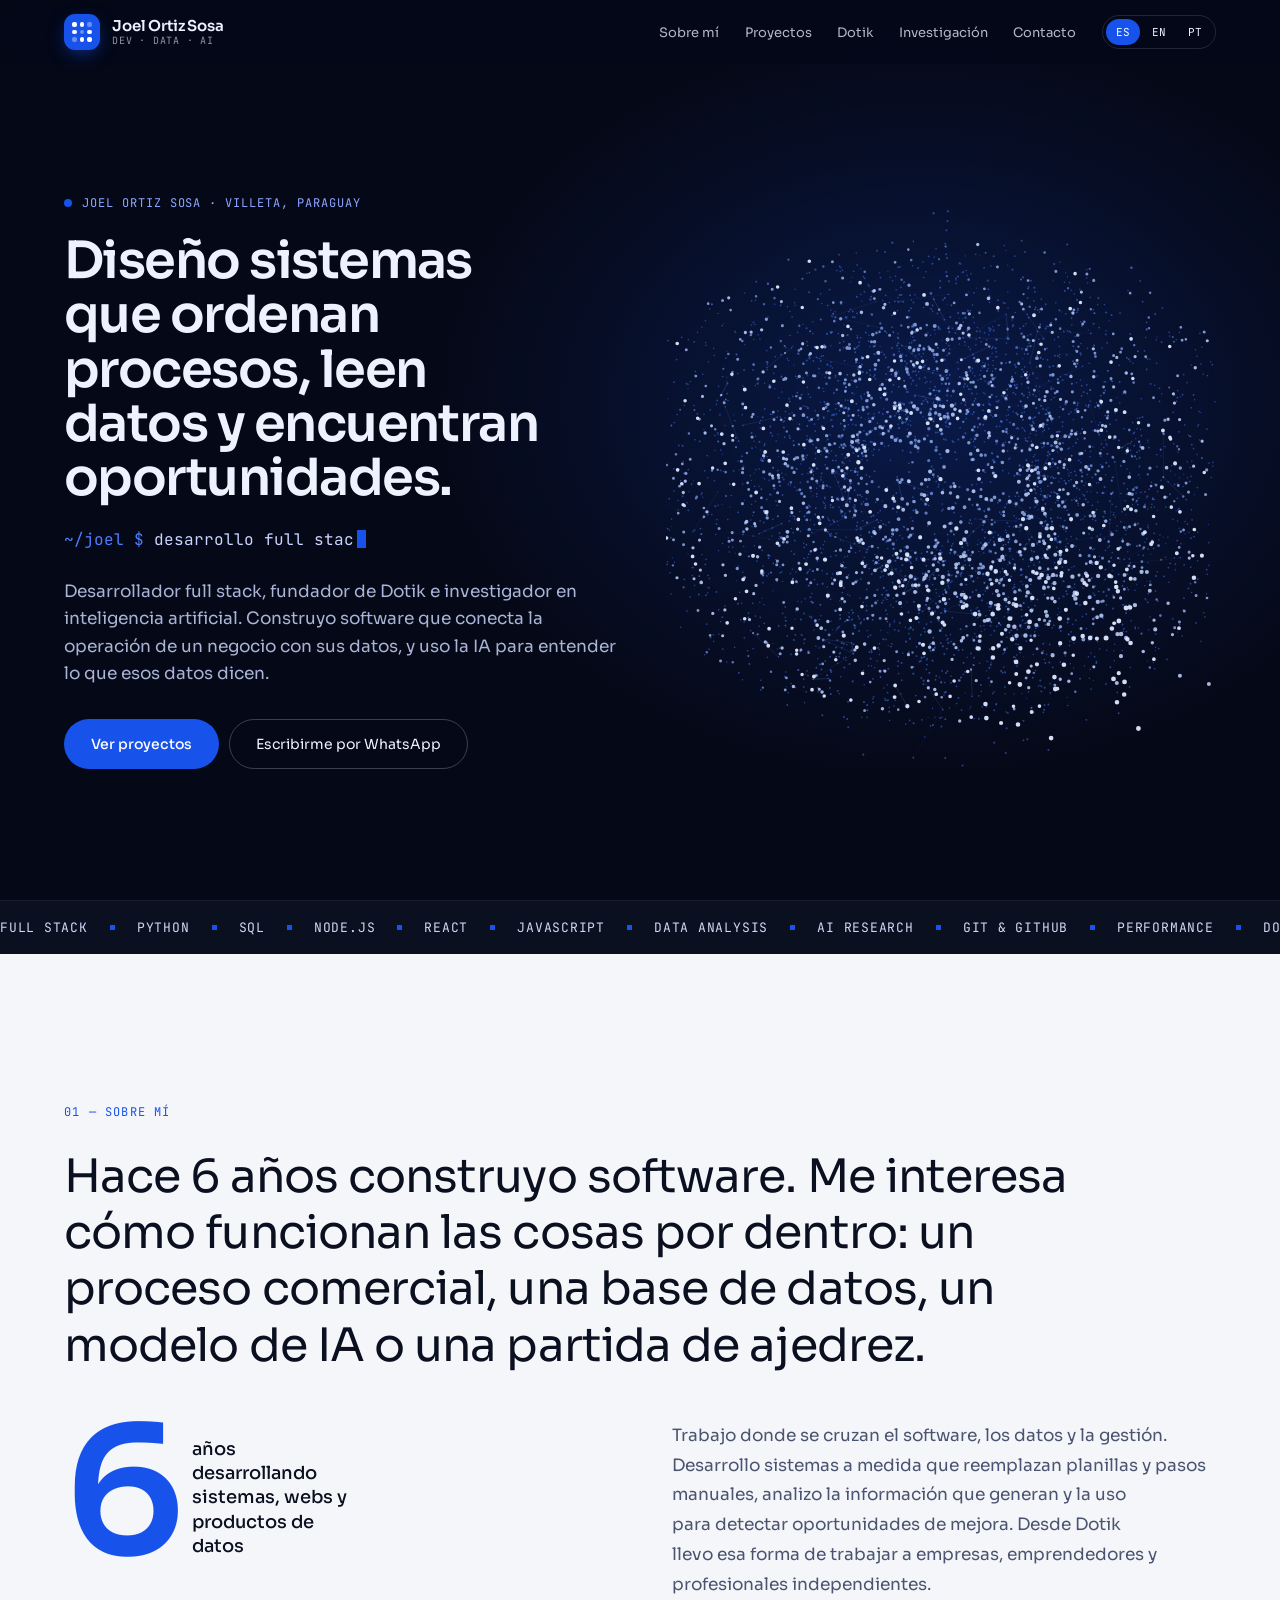
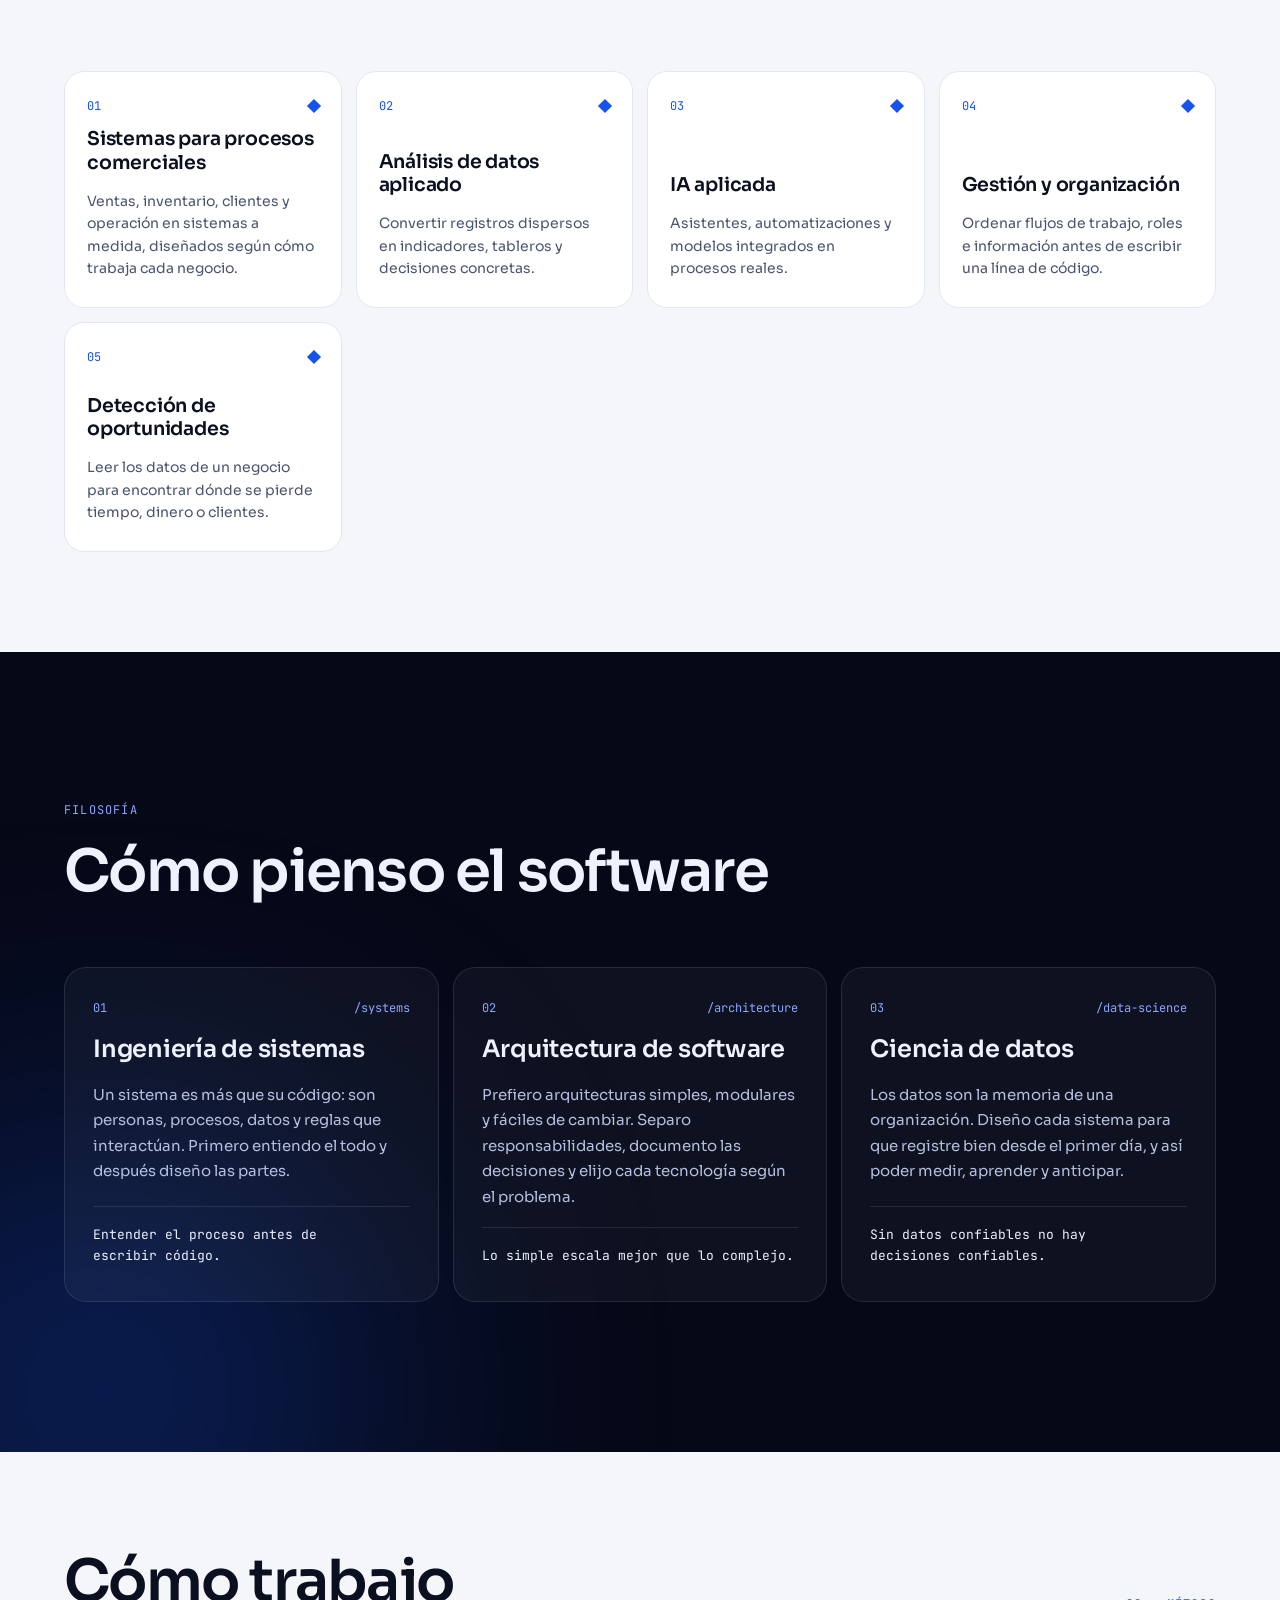
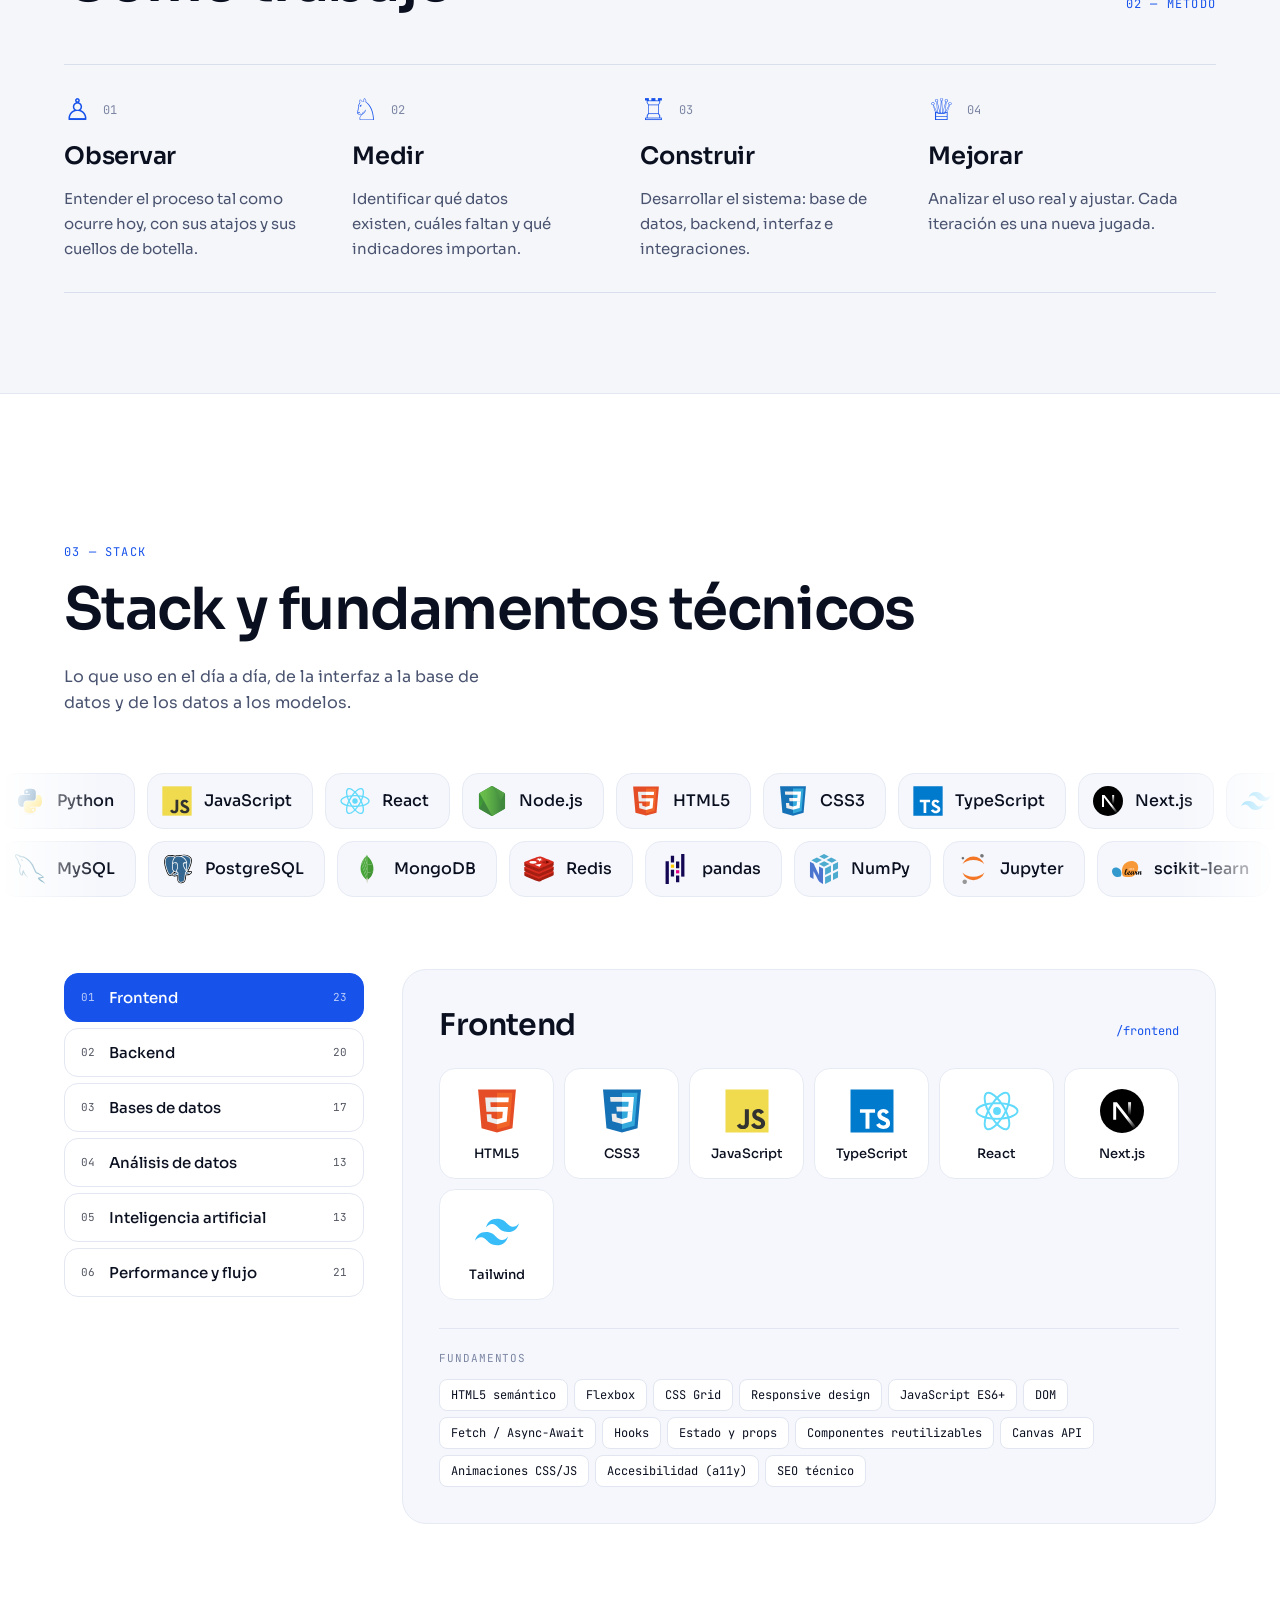
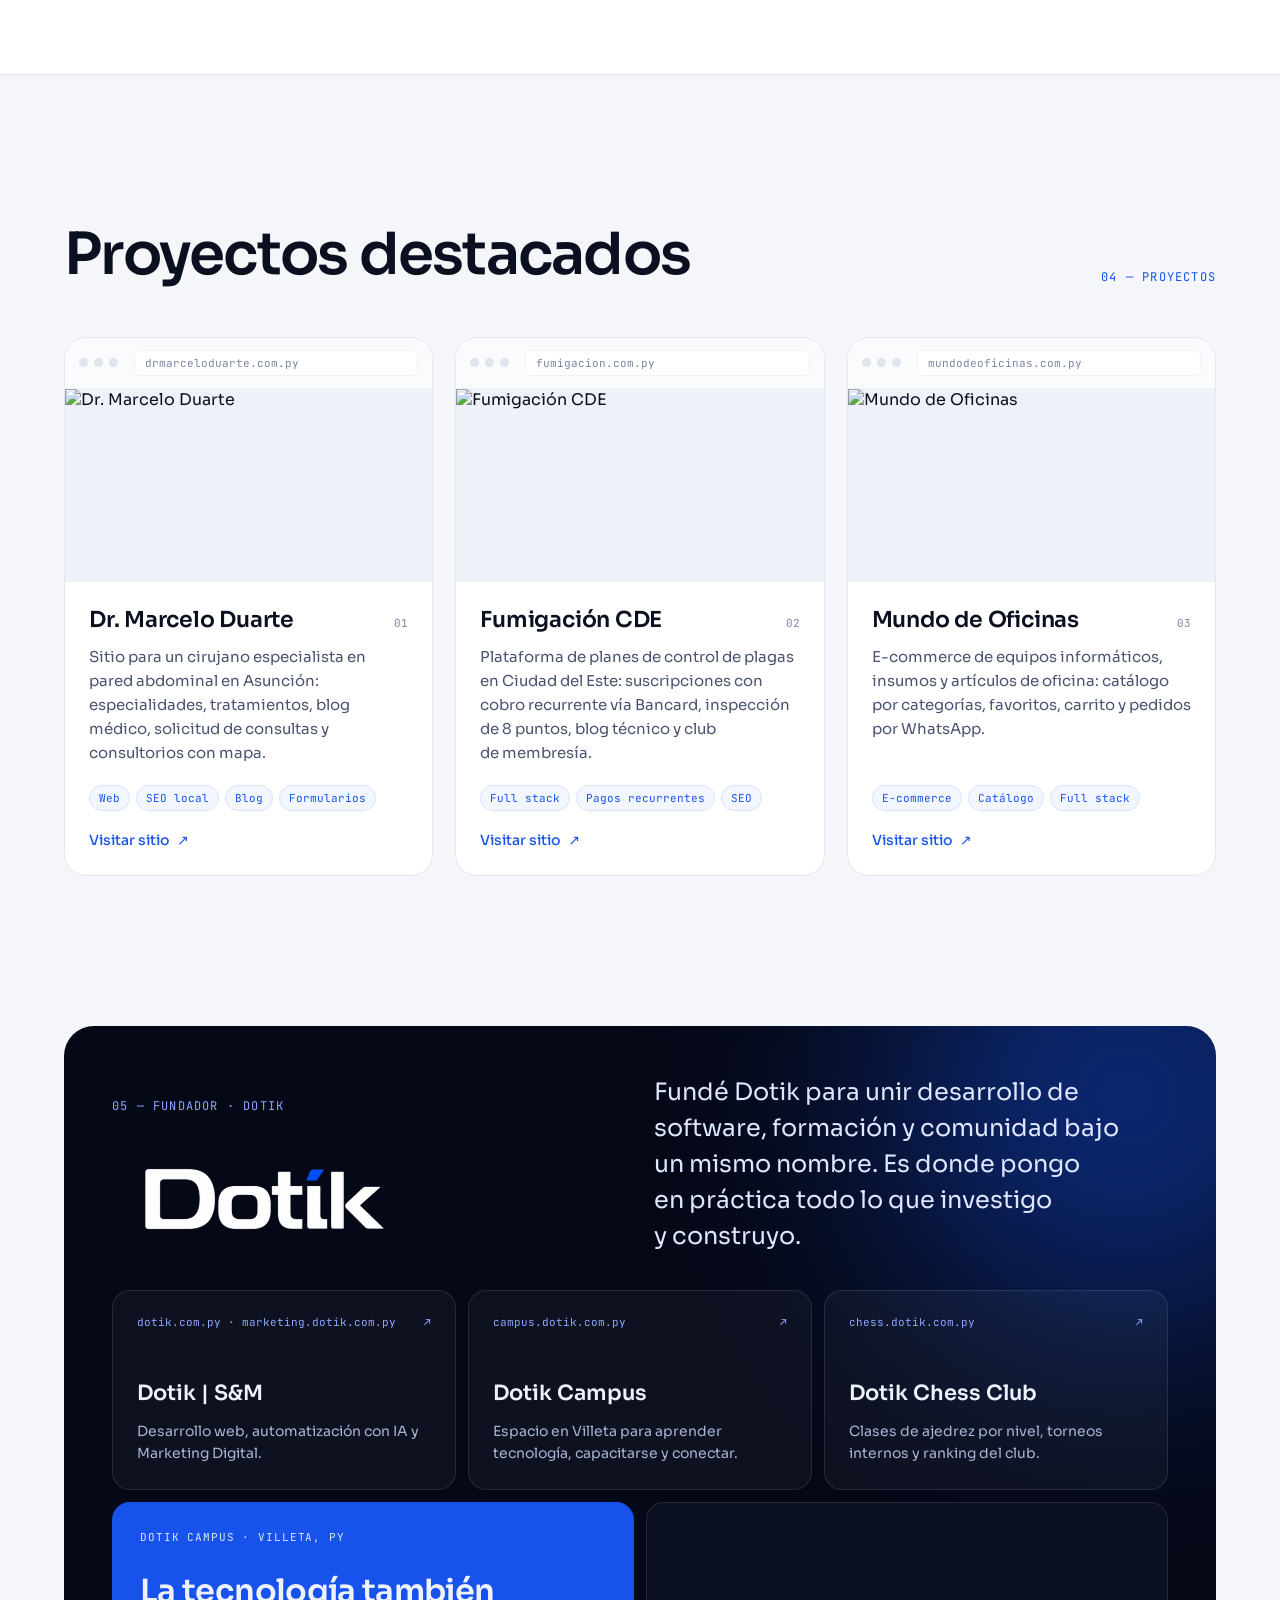
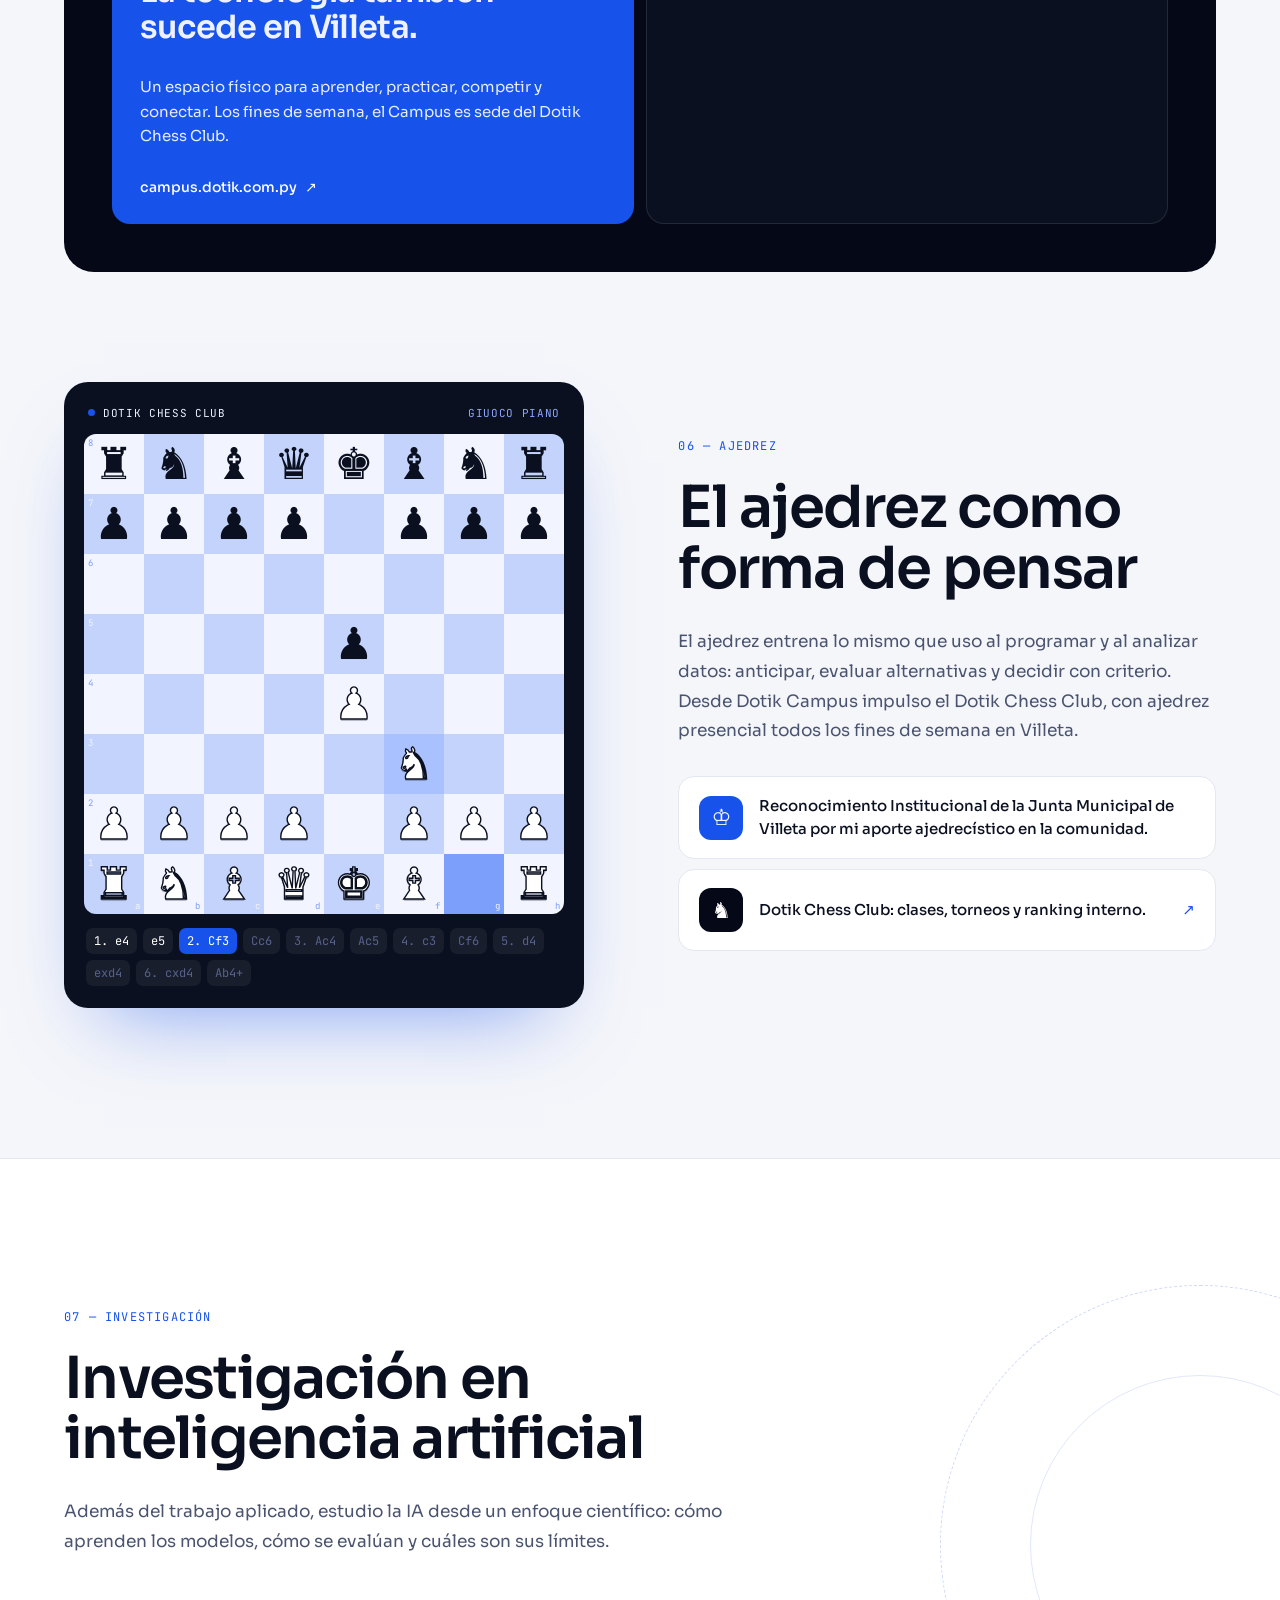
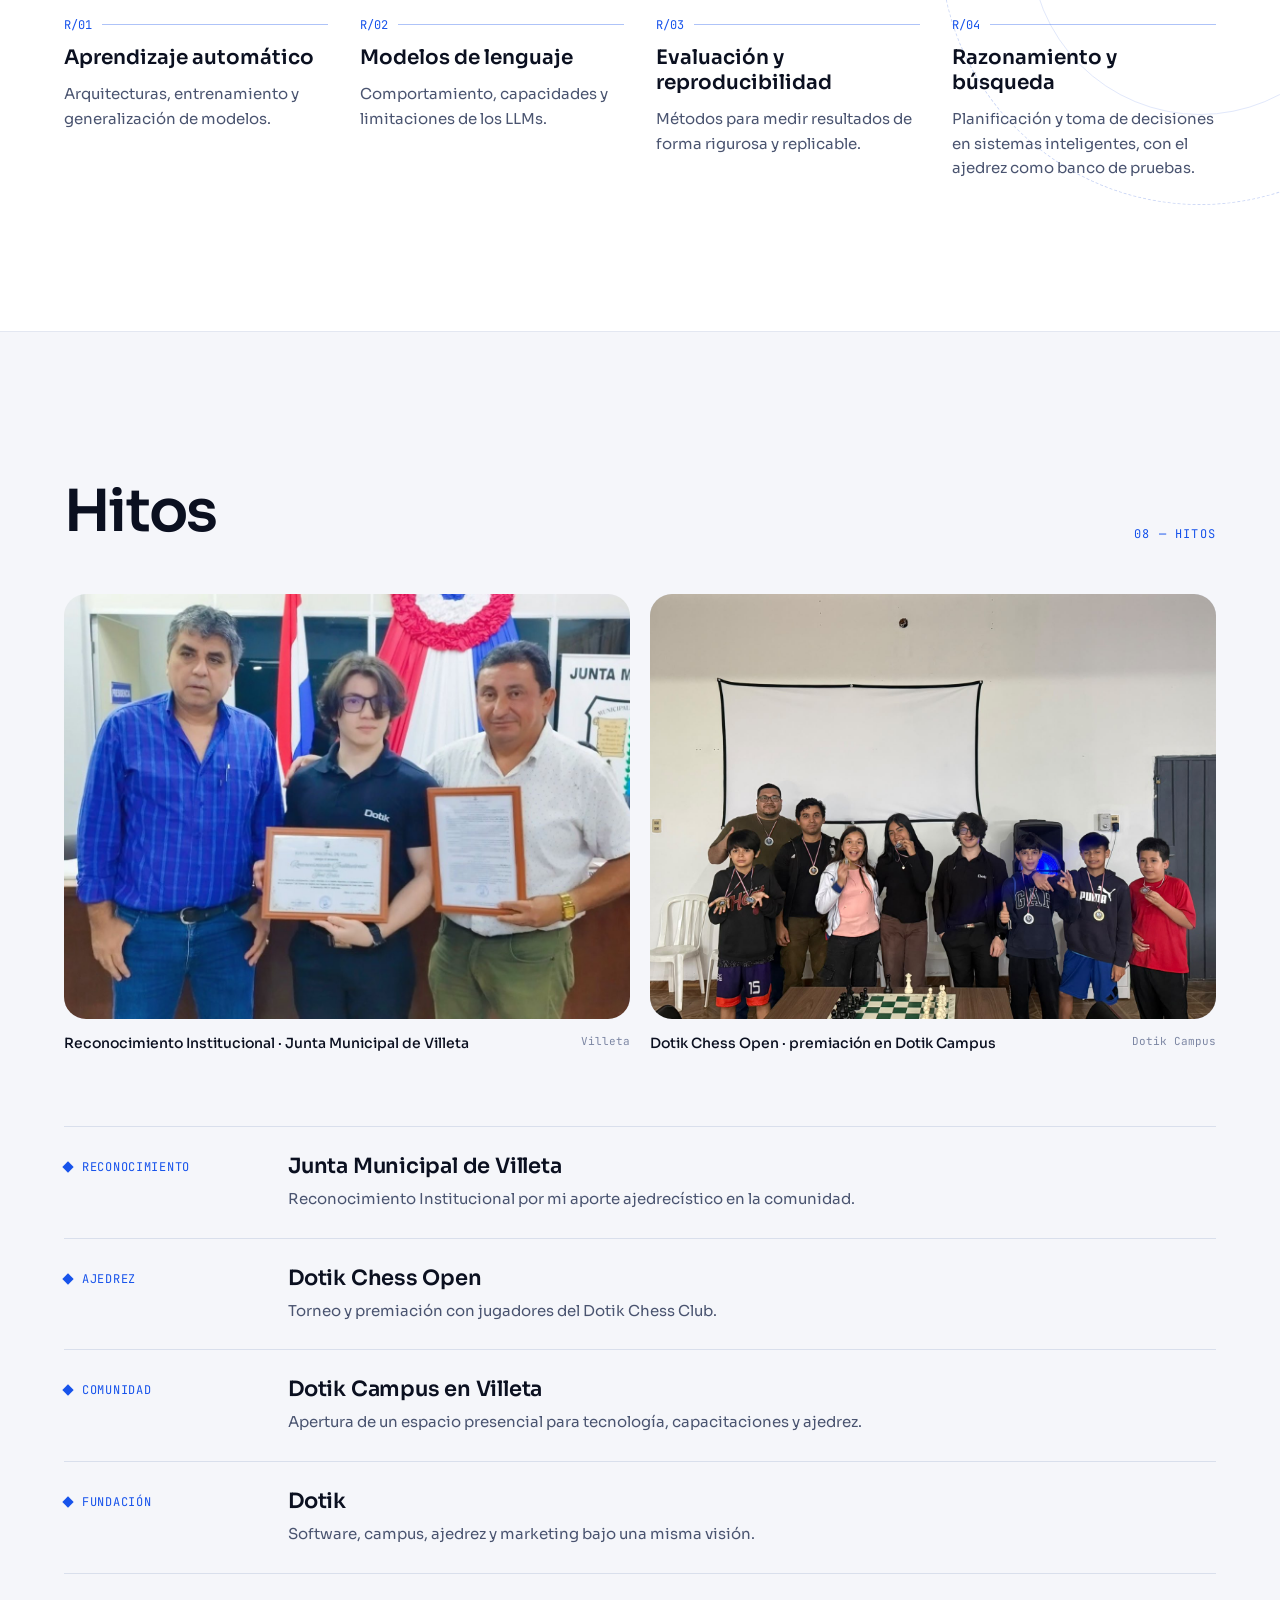
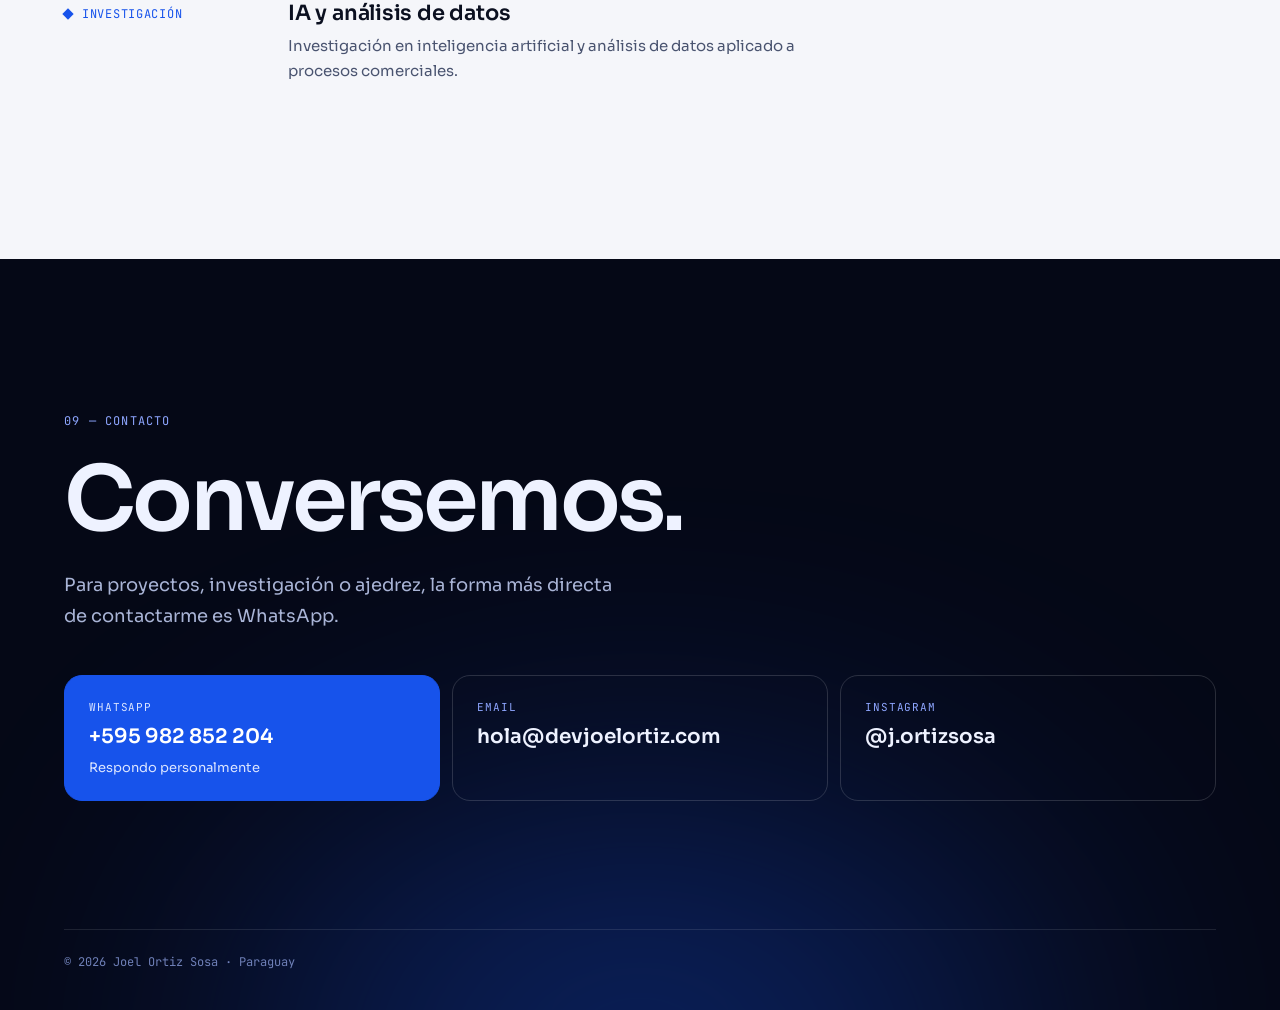
==== index.html @ a1f7e164 "v1.0.0" ====
<!DOCTYPE html>
<html lang="es">
<head>
<meta charset="utf-8">
<meta name="viewport" content="width=device-width, initial-scale=1, viewport-fit=cover">
<title>Joel Ortiz Sosa · Desarrollador full stack y fundador de Dotik</title>
<meta name="description" content="Joel Ortiz Sosa es desarrollador full stack, fundador de Dotik e investigador en IA en Villeta, Paraguay. Sistemas a medida, análisis de datos y ajedrez.">
<meta name="author" content="Joel Ortiz Sosa">
<meta name="robots" content="index, follow, max-image-preview:large, max-snippet:-1, max-video-preview:-1">
<link rel="canonical" href="https://www.devjoelortiz.com/">
<meta name="theme-color" content="#050816">
<meta name="color-scheme" content="light">

<!-- Open Graph (https://ogp.me) -->
<meta property="og:type" content="profile">
<meta property="og:site_name" content="Joel Ortiz Sosa">
<meta property="og:url" content="https://www.devjoelortiz.com/">
<meta property="og:title" content="Joel Ortiz Sosa · Desarrollador full stack y fundador de Dotik">
<meta property="og:description" content="Sistemas que ordenan procesos, leen datos y encuentran oportunidades. Desarrollo full stack, IA aplicada y ajedrez desde Villeta, Paraguay.">
<meta property="og:locale" content="es_PY">
<meta property="og:image" content="https://www.devjoelortiz.com/assets/og-image.jpg">
<meta property="og:image:secure_url" content="https://www.devjoelortiz.com/assets/og-image.jpg">
<meta property="og:image:type" content="image/jpeg">
<meta property="og:image:width" content="1200">
<meta property="og:image:height" content="630">
<meta property="og:image:alt" content="Joel Ortiz Sosa: «Diseño sistemas que ordenan procesos, leen datos y encuentran oportunidades», junto a su retrato hecho de partículas.">
<meta property="profile:first_name" content="Joel">
<meta property="profile:last_name" content="Ortiz Sosa">

<!-- Tarjetas sociales (X / Twitter) -->
<meta name="twitter:card" content="summary_large_image">
<meta name="twitter:title" content="Joel Ortiz Sosa · Desarrollador full stack y fundador de Dotik">
<meta name="twitter:description" content="Sistemas que ordenan procesos, leen datos y encuentran oportunidades. Desarrollo full stack, IA aplicada y ajedrez desde Villeta, Paraguay.">
<meta name="twitter:image" content="https://www.devjoelortiz.com/assets/og-image.jpg">
<meta name="twitter:image:alt" content="Joel Ortiz Sosa: «Diseño sistemas que ordenan procesos, leen datos y encuentran oportunidades», junto a su retrato hecho de partículas.">

<!-- Iconos -->
<link rel="icon" href="favicon.ico" sizes="48x48">
<link rel="icon" href="favicon.svg" type="image/svg+xml">
<link rel="apple-touch-icon" href="apple-touch-icon.png">
<link rel="manifest" href="site.webmanifest">

<link rel="preconnect" href="https://fonts.googleapis.com">
<link rel="preconnect" href="https://fonts.gstatic.com" crossorigin>
<link href="https://fonts.googleapis.com/css2?family=Sora:wght@300;400;500;600;700&family=JetBrains+Mono:wght@400;500&display=swap" rel="stylesheet">
<link rel="stylesheet" href="css/styles.css">
<script type="application/ld+json">
{
  "@context": "https://schema.org",
  "@graph": [
    {
      "@type": "WebSite",
      "@id": "https://www.devjoelortiz.com/#website",
      "url": "https://www.devjoelortiz.com/",
      "name": "Joel Ortiz Sosa",
      "inLanguage": "es",
      "publisher": { "@id": "https://www.devjoelortiz.com/#person" }
    },
    {
      "@type": "ProfilePage",
      "@id": "https://www.devjoelortiz.com/#profilepage",
      "url": "https://www.devjoelortiz.com/",
      "name": "Joel Ortiz Sosa · Desarrollador full stack y fundador de Dotik",
      "description": "Perfil oficial de Joel Ortiz Sosa: desarrollo full stack, análisis de datos, investigación en inteligencia artificial, Dotik y ajedrez.",
      "inLanguage": "es",
      "isPartOf": { "@id": "https://www.devjoelortiz.com/#website" },
      "mainEntity": { "@id": "https://www.devjoelortiz.com/#person" },
      "about": { "@id": "https://www.devjoelortiz.com/#person" },
      "primaryImageOfPage": {
        "@type": "ImageObject",
        "url": "https://www.devjoelortiz.com/assets/og-image.jpg",
        "width": 1200,
        "height": 630
      }
    },
    {
      "@type": "Person",
      "@id": "https://www.devjoelortiz.com/#person",
      "name": "Joel Ortiz Sosa",
      "givenName": "Joel",
      "familyName": "Ortiz Sosa",
      "url": "https://www.devjoelortiz.com/",
      "image": {
        "@type": "ImageObject",
        "url": "https://www.devjoelortiz.com/assets/joel-ortiz-sosa.jpg",
        "width": 360,
        "height": 450,
        "caption": "Joel Ortiz Sosa"
      },
      "description": "Desarrollador full stack, fundador de Dotik e investigador en inteligencia artificial. Construye sistemas a medida que conectan la operación de un negocio con sus datos. Ajedrecista e impulsor del Dotik Chess Club en Villeta, Paraguay.",
      "jobTitle": "Fundador de Dotik y desarrollador full stack",
      "worksFor": { "@id": "https://www.devjoelortiz.com/#dotik" },
      "email": "mailto:hola@devjoelortiz.com",
      "homeLocation": {
        "@type": "Place",
        "address": { "@type": "PostalAddress", "addressLocality": "Villeta", "addressCountry": "PY" }
      },
      "award": "Reconocimiento Institucional de la Junta Municipal de Villeta por su aporte ajedrecístico en la comunidad",
      "knowsAbout": ["Desarrollo full stack", "Arquitectura de software", "Ingeniería de sistemas", "Análisis de datos", "Inteligencia artificial", "Python", "JavaScript", "SQL", "Node.js", "React", "Ajedrez"],
      "knowsLanguage": ["es"],
      "sameAs": ["https://www.instagram.com/j.ortizsosa/"]
    },
    {
      "@type": "Organization",
      "@id": "https://www.devjoelortiz.com/#dotik",
      "name": "Dotik",
      "url": "https://dotik.com.py/",
      "logo": "https://www.devjoelortiz.com/assets/dotik.png",
      "founder": { "@id": "https://www.devjoelortiz.com/#person" }
    }
  ]
}
</script>
<script defer src="js/main.js"></script>
</head>
<body>
<div id="progress" class="progress"></div>

<nav id="nav" class="nav" aria-label="Principal">
  <a href="#top" class="brand" aria-label="Joel Ortiz Sosa, inicio">
    <span class="brand-mark" aria-hidden="true"><i></i><i></i><i class="dim"></i><i></i><i class="dim"></i><i></i><i class="dim"></i><i></i><i></i></span>
    <span class="brand-text"><strong>Joel Ortiz Sosa</strong><small>dev · data · ai</small></span>
  </a>
  <div class="nav-right">
    <div id="navLinks" class="nav-links"><a href="#sobre">Sobre mí</a><a href="#proyectos">Proyectos</a><a href="#dotik">Dotik</a><a href="#investigacion">Investigación</a><a href="#contacto">Contacto</a></div>
    <div class="lang" role="group" aria-label="Idioma"><button type="button" data-lang="es" class="active">ES</button><button type="button" data-lang="en">EN</button><button type="button" data-lang="pt">PT</button></div>
  </div>
  <button id="burger" class="burger" type="button" aria-label="Menú" aria-controls="mobileMenu" aria-expanded="false"><span></span><span></span></button>
</nav>

<div id="mobileMenu" class="mmenu">
  <div class="mmenu-backdrop" aria-hidden="true"></div>
  <div class="mmenu-panel">
    <div id="mobileLinks" class="mmenu-links"><a href="#sobre" style="animation-delay:60ms"><span>01</span>Sobre mí</a><a href="#proyectos" style="animation-delay:110ms"><span>02</span>Proyectos</a><a href="#dotik" style="animation-delay:160ms"><span>03</span>Dotik</a><a href="#ajedrez" style="animation-delay:210ms"><span>04</span>Ajedrez</a><a href="#investigacion" style="animation-delay:260ms"><span>05</span>Investigación</a><a href="#hitos" style="animation-delay:310ms"><span>06</span>Hitos</a><a href="#contacto" style="animation-delay:360ms"><span>07</span>Contacto</a></div>
    <div class="mmenu-foot">
      <div class="mmenu-lang" role="group" aria-label="Idioma"><button type="button" data-lang="es" class="active">ES</button><button type="button" data-lang="en">EN</button><button type="button" data-lang="pt">PT</button></div>
      <a class="js-wa mmenu-wa" href="https://wa.me/595982852204" target="_blank" rel="noopener" data-i18n="ctaWa">Escribirme por WhatsApp</a>
    </div>
  </div>
</div>

<header id="top" class="hero">
  <div class="hero-glow"></div>
  <div class="hero-copy">
    <div class="hero-eyebrow"><span class="pulse"></span><span data-i18n="eyebrow">Joel Ortiz Sosa · Villeta, Paraguay</span></div>
    <h1 data-i18n="h1">Diseño sistemas que ordenan procesos, leen datos y encuentran oportunidades.</h1>
    <div class="hero-term"><span class="prompt">~/joel $ </span><span id="typed"></span><span class="caret"></span></div>
    <p class="hero-lead" data-i18n="lead">Desarrollador full stack, fundador de Dotik e investigador en inteligencia artificial. Construyo software que conecta la operación de un negocio con sus datos, y uso la IA para entender lo que esos datos dicen.</p>
    <div class="hero-ctas">
      <a href="#proyectos" class="btn btn-primary" data-i18n="ctaProjects">Ver proyectos</a>
      <a href="https://wa.me/595982852204" class="btn btn-ghost js-wa" target="_blank" rel="noopener" data-i18n="ctaWa">Escribirme por WhatsApp</a>
    </div>
  </div>
  <div class="hero-canvas"><canvas id="portrait" role="img" aria-label="Retrato de Joel Ortiz Sosa reconstruido con partículas"></canvas></div>
</header>

<div class="ticker" aria-hidden="true"><div class="ticker-track"><div class="tick"><span>Full stack</span><i></i></div><div class="tick"><span>Python</span><i></i></div><div class="tick"><span>SQL</span><i></i></div><div class="tick"><span>Node.js</span><i></i></div><div class="tick"><span>React</span><i></i></div><div class="tick"><span>JavaScript</span><i></i></div><div class="tick"><span>Data analysis</span><i></i></div><div class="tick"><span>AI research</span><i></i></div><div class="tick"><span>Git &amp; GitHub</span><i></i></div><div class="tick"><span>Performance</span><i></i></div><div class="tick"><span>Dotik</span><i></i></div><div class="tick"><span>Chess</span><i></i></div><div class="tick"><span>Full stack</span><i></i></div><div class="tick"><span>Python</span><i></i></div><div class="tick"><span>SQL</span><i></i></div><div class="tick"><span>Node.js</span><i></i></div><div class="tick"><span>React</span><i></i></div><div class="tick"><span>JavaScript</span><i></i></div><div class="tick"><span>Data analysis</span><i></i></div><div class="tick"><span>AI research</span><i></i></div><div class="tick"><span>Git &amp; GitHub</span><i></i></div><div class="tick"><span>Performance</span><i></i></div><div class="tick"><span>Dotik</span><i></i></div><div class="tick"><span>Chess</span><i></i></div></div></div>

<main>
<section id="sobre" class="section wrap">
  <h2 class="eyebrow reveal">01 — <span data-i18n="navAbout">Sobre mí</span></h2>
  <p class="about-big reveal" data-i18n="aboutBig">Hace 6 años construyo software. Me interesa cómo funcionan las cosas por dentro: un proceso comercial, una base de datos, un modelo de IA o una partida de ajedrez.</p>
  <div class="about-grid">
    <div class="years reveal"><span class="years-n">6</span><span class="years-l" data-i18n="yearsLabel">años desarrollando sistemas, webs y productos de datos</span></div>
    <p class="body-text reveal" data-i18n="aboutSmall">Trabajo donde se cruzan el software, los datos y la gestión. Desarrollo sistemas a medida que reemplazan planillas y pasos manuales, analizo la información que generan y la uso para detectar oportunidades de mejora. Desde Dotik llevo esa forma de trabajar a empresas, emprendedores y profesionales independientes.</p>
  </div>
  <div id="strengths" class="strengths"><article class="strength reveal"><div class="strength-top"><span>01</span><i></i></div><h3>Sistemas para procesos comerciales</h3><p>Ventas, inventario, clientes y operación en sistemas a medida, diseñados según cómo trabaja cada negocio.</p></article><article class="strength reveal"><div class="strength-top"><span>02</span><i></i></div><h3>Análisis de datos aplicado</h3><p>Convertir registros dispersos en indicadores, tableros y decisiones concretas.</p></article><article class="strength reveal"><div class="strength-top"><span>03</span><i></i></div><h3>IA aplicada</h3><p>Asistentes, automatizaciones y modelos integrados en procesos reales.</p></article><article class="strength reveal"><div class="strength-top"><span>04</span><i></i></div><h3>Gestión y organización</h3><p>Ordenar flujos de trabajo, roles e información antes de escribir una línea de código.</p></article><article class="strength reveal"><div class="strength-top"><span>05</span><i></i></div><h3>Detección de oportunidades</h3><p>Leer los datos de un negocio para encontrar dónde se pierde tiempo, dinero o clientes.</p></article></div>
</section>

<section id="filosofia" class="philo-sec">
  <div class="blob blob-left"></div>
  <div class="wrap rel">
    <div class="eyebrow light reveal" data-i18n="philoLabel">Filosofía</div>
    <h2 class="h2 reveal" data-i18n="philoTitle">Cómo pienso el software</h2>
    <div id="philo" class="philo-grid"><article class="philo reveal"><div class="philo-top"><span>01</span><span>/systems</span></div><h3>Ingeniería de sistemas</h3><p>Un sistema es más que su código: son personas, procesos, datos y reglas que interactúan. Primero entiendo el todo y después diseño las partes.</p><p class="philo-rule">Entender el proceso antes de escribir código.</p></article><article class="philo reveal"><div class="philo-top"><span>02</span><span>/architecture</span></div><h3>Arquitectura de software</h3><p>Prefiero arquitecturas simples, modulares y fáciles de cambiar. Separo responsabilidades, documento las decisiones y elijo cada tecnología según el problema.</p><p class="philo-rule">Lo simple escala mejor que lo complejo.</p></article><article class="philo reveal"><div class="philo-top"><span>03</span><span>/data-science</span></div><h3>Ciencia de datos</h3><p>Los datos son la memoria de una organización. Diseño cada sistema para que registre bien desde el primer día, y así poder medir, aprender y anticipar.</p><p class="philo-rule">Sin datos confiables no hay decisiones confiables.</p></article></div>
  </div>
</section>

<section class="section-sm wrap">
  <div class="sec-head reveal"><h2 class="h2" data-i18n="methodTitle">Cómo trabajo</h2><div class="eyebrow">02 — <span data-i18n="methodLabel">Método</span></div></div>
  <div id="method" class="method-grid"><article class="method reveal"><div class="method-top"><span class="method-piece">♙</span><span>01</span></div><h3>Observar</h3><p>Entender el proceso tal como ocurre hoy, con sus atajos y sus cuellos de botella.</p></article><article class="method reveal"><div class="method-top"><span class="method-piece">♘</span><span>02</span></div><h3>Medir</h3><p>Identificar qué datos existen, cuáles faltan y qué indicadores importan.</p></article><article class="method reveal"><div class="method-top"><span class="method-piece">♖</span><span>03</span></div><h3>Construir</h3><p>Desarrollar el sistema: base de datos, backend, interfaz e integraciones.</p></article><article class="method reveal"><div class="method-top"><span class="method-piece">♕</span><span>04</span></div><h3>Mejorar</h3><p>Analizar el uso real y ajustar. Cada iteración es una nueva jugada.</p></article></div>
</section>

<section id="stack" class="stack-sec">
  <div class="wrap pad stack-head">
    <div class="reveal"><div class="eyebrow">03 — Stack</div><h2 class="h2" data-i18n="stackTitle">Stack y fundamentos técnicos</h2></div>
    <p class="stack-lead reveal" data-i18n="stackLead">Lo que uso en el día a día, de la interfaz a la base de datos y de los datos a los modelos.</p>
  </div>
  <div class="logo-rows" aria-hidden="true">
    <div class="logo-row"><div class="logo-chip"><img src="assets/tech/python.svg" alt="" width="30" height="30"><span>Python</span></div><div class="logo-chip"><img src="assets/tech/javascript.svg" alt="" width="30" height="30"><span>JavaScript</span></div><div class="logo-chip"><img src="assets/tech/react.svg" alt="" width="30" height="30"><span>React</span></div><div class="logo-chip"><img src="assets/tech/nodejs.svg" alt="" width="30" height="30"><span>Node.js</span></div><div class="logo-chip"><img src="assets/tech/html5.svg" alt="" width="30" height="30"><span>HTML5</span></div><div class="logo-chip"><img src="assets/tech/css3.svg" alt="" width="30" height="30"><span>CSS3</span></div><div class="logo-chip"><img src="assets/tech/typescript.svg" alt="" width="30" height="30"><span>TypeScript</span></div><div class="logo-chip"><img src="assets/tech/nextjs.svg" alt="" width="30" height="30"><span>Next.js</span></div><div class="logo-chip"><img src="assets/tech/tailwind.svg" alt="" width="30" height="30"><span>Tailwind</span></div><div class="logo-chip"><img src="assets/tech/express.svg" alt="" width="30" height="30"><span>Express</span></div><div class="logo-chip"><img src="assets/tech/django.svg" alt="" width="30" height="30"><span>Django</span></div><div class="logo-chip"><img src="assets/tech/fastapi.svg" alt="" width="30" height="30"><span>FastAPI</span></div><div class="logo-chip"><img src="assets/tech/python.svg" alt="" width="30" height="30"><span>Python</span></div><div class="logo-chip"><img src="assets/tech/javascript.svg" alt="" width="30" height="30"><span>JavaScript</span></div><div class="logo-chip"><img src="assets/tech/react.svg" alt="" width="30" height="30"><span>React</span></div><div class="logo-chip"><img src="assets/tech/nodejs.svg" alt="" width="30" height="30"><span>Node.js</span></div><div class="logo-chip"><img src="assets/tech/html5.svg" alt="" width="30" height="30"><span>HTML5</span></div><div class="logo-chip"><img src="assets/tech/css3.svg" alt="" width="30" height="30"><span>CSS3</span></div><div class="logo-chip"><img src="assets/tech/typescript.svg" alt="" width="30" height="30"><span>TypeScript</span></div><div class="logo-chip"><img src="assets/tech/nextjs.svg" alt="" width="30" height="30"><span>Next.js</span></div><div class="logo-chip"><img src="assets/tech/tailwind.svg" alt="" width="30" height="30"><span>Tailwind</span></div><div class="logo-chip"><img src="assets/tech/express.svg" alt="" width="30" height="30"><span>Express</span></div><div class="logo-chip"><img src="assets/tech/django.svg" alt="" width="30" height="30"><span>Django</span></div><div class="logo-chip"><img src="assets/tech/fastapi.svg" alt="" width="30" height="30"><span>FastAPI</span></div></div>
    <div class="logo-row rev"><div class="logo-chip"><img src="assets/tech/mysql.svg" alt="" width="30" height="30"><span>MySQL</span></div><div class="logo-chip"><img src="assets/tech/postgresql.svg" alt="" width="30" height="30"><span>PostgreSQL</span></div><div class="logo-chip"><img src="assets/tech/mongodb.svg" alt="" width="30" height="30"><span>MongoDB</span></div><div class="logo-chip"><img src="assets/tech/redis.svg" alt="" width="30" height="30"><span>Redis</span></div><div class="logo-chip"><img src="assets/tech/pandas.svg" alt="" width="30" height="30"><span>pandas</span></div><div class="logo-chip"><img src="assets/tech/numpy.svg" alt="" width="30" height="30"><span>NumPy</span></div><div class="logo-chip"><img src="assets/tech/jupyter.svg" alt="" width="30" height="30"><span>Jupyter</span></div><div class="logo-chip"><img src="assets/tech/scikit.svg" alt="" width="30" height="30"><span>scikit-learn</span></div><div class="logo-chip"><img src="assets/tech/tensorflow.svg" alt="" width="30" height="30"><span>TensorFlow</span></div><div class="logo-chip"><img src="assets/tech/pytorch.svg" alt="" width="30" height="30"><span>PyTorch</span></div><div class="logo-chip"><img src="assets/tech/git.svg" alt="" width="30" height="30"><span>Git</span></div><div class="logo-chip"><img src="assets/tech/github.svg" alt="" width="30" height="30"><span>GitHub</span></div><div class="logo-chip"><img src="assets/tech/docker.svg" alt="" width="30" height="30"><span>Docker</span></div><div class="logo-chip"><img src="assets/tech/linux.svg" alt="" width="30" height="30"><span>Linux</span></div><div class="logo-chip"><img src="assets/tech/mysql.svg" alt="" width="30" height="30"><span>MySQL</span></div><div class="logo-chip"><img src="assets/tech/postgresql.svg" alt="" width="30" height="30"><span>PostgreSQL</span></div><div class="logo-chip"><img src="assets/tech/mongodb.svg" alt="" width="30" height="30"><span>MongoDB</span></div><div class="logo-chip"><img src="assets/tech/redis.svg" alt="" width="30" height="30"><span>Redis</span></div><div class="logo-chip"><img src="assets/tech/pandas.svg" alt="" width="30" height="30"><span>pandas</span></div><div class="logo-chip"><img src="assets/tech/numpy.svg" alt="" width="30" height="30"><span>NumPy</span></div><div class="logo-chip"><img src="assets/tech/jupyter.svg" alt="" width="30" height="30"><span>Jupyter</span></div><div class="logo-chip"><img src="assets/tech/scikit.svg" alt="" width="30" height="30"><span>scikit-learn</span></div><div class="logo-chip"><img src="assets/tech/tensorflow.svg" alt="" width="30" height="30"><span>TensorFlow</span></div><div class="logo-chip"><img src="assets/tech/pytorch.svg" alt="" width="30" height="30"><span>PyTorch</span></div><div class="logo-chip"><img src="assets/tech/git.svg" alt="" width="30" height="30"><span>Git</span></div><div class="logo-chip"><img src="assets/tech/github.svg" alt="" width="30" height="30"><span>GitHub</span></div><div class="logo-chip"><img src="assets/tech/docker.svg" alt="" width="30" height="30"><span>Docker</span></div><div class="logo-chip"><img src="assets/tech/linux.svg" alt="" width="30" height="30"><span>Linux</span></div></div>
  </div>
  <div class="wrap pad stack-layout">
    <div id="stackTabs" class="stack-tabs reveal" role="tablist"><button type="button" class="stack-tab active" data-tab="0" role="tab" aria-selected="true"><span class="mono">01</span><span class="stack-tab-name">Frontend</span><span class="mono">23</span></button><button type="button" class="stack-tab" data-tab="1" role="tab" aria-selected="false"><span class="mono">02</span><span class="stack-tab-name">Backend</span><span class="mono">20</span></button><button type="button" class="stack-tab" data-tab="2" role="tab" aria-selected="false"><span class="mono">03</span><span class="stack-tab-name">Bases de datos</span><span class="mono">17</span></button><button type="button" class="stack-tab" data-tab="3" role="tab" aria-selected="false"><span class="mono">04</span><span class="stack-tab-name">Análisis de datos</span><span class="mono">13</span></button><button type="button" class="stack-tab" data-tab="4" role="tab" aria-selected="false"><span class="mono">05</span><span class="stack-tab-name">Inteligencia artificial</span><span class="mono">13</span></button><button type="button" class="stack-tab" data-tab="5" role="tab" aria-selected="false"><span class="mono">06</span><span class="stack-tab-name">Performance y flujo</span><span class="mono">21</span></button></div>
    <div id="stackPanel" class="stack-panel reveal" role="tabpanel"><div class="stack-panel-head"><h3>Frontend</h3><span>/frontend</span></div><div class="tools"><div class="tool" style="animation-delay:0ms"><img src="assets/tech/html5.svg" alt="HTML5" width="44" height="44"><span>HTML5</span></div><div class="tool" style="animation-delay:50ms"><img src="assets/tech/css3.svg" alt="CSS3" width="44" height="44"><span>CSS3</span></div><div class="tool" style="animation-delay:100ms"><img src="assets/tech/javascript.svg" alt="JavaScript" width="44" height="44"><span>JavaScript</span></div><div class="tool" style="animation-delay:150ms"><img src="assets/tech/typescript.svg" alt="TypeScript" width="44" height="44"><span>TypeScript</span></div><div class="tool" style="animation-delay:200ms"><img src="assets/tech/react.svg" alt="React" width="44" height="44"><span>React</span></div><div class="tool" style="animation-delay:250ms"><img src="assets/tech/nextjs.svg" alt="Next.js" width="44" height="44"><span>Next.js</span></div><div class="tool" style="animation-delay:300ms"><img src="assets/tech/tailwind.svg" alt="Tailwind" width="44" height="44"><span>Tailwind</span></div></div><div class="concepts"><div class="concepts-label">Fundamentos</div><div class="concepts-list"><span>HTML5 semántico</span><span>Flexbox</span><span>CSS Grid</span><span>Responsive design</span><span>JavaScript ES6+</span><span>DOM</span><span>Fetch / Async-Await</span><span>Hooks</span><span>Estado y props</span><span>Componentes reutilizables</span><span>Canvas API</span><span>Animaciones CSS/JS</span><span>Accesibilidad (a11y)</span><span>SEO técnico</span></div></div></div>
  </div>
</section>

<section id="proyectos" class="section wrap">
  <div class="sec-head reveal"><h2 class="h2" data-i18n="projectsTitle">Proyectos destacados</h2><div class="eyebrow">04 — <span data-i18n="navProjects">Proyectos</span></div></div>
  <div id="projects" class="projects"><article class="project reveal"><div class="browser-bar"><i></i><i></i><i></i><span>drmarceloduarte.com.py</span></div><div class="project-img"><img src="https://drmarceloduarte.com.py/static/images/og-image.jpg?v=028f8eea" alt="Dr. Marcelo Duarte" loading="lazy" width="1200" height="630"></div><div class="project-body"><div class="project-title"><h3>Dr. Marcelo Duarte</h3><span>01</span></div><p>Sitio para un cirujano especialista en pared abdominal en Asunción: especialidades, tratamientos, blog médico, solicitud de consultas y consultorios con mapa.</p><div class="tags"><span>Web</span><span>SEO local</span><span>Blog</span><span>Formularios</span></div><a class="project-link" href="https://www.drmarceloduarte.com.py" target="_blank" rel="noopener">Visitar sitio <span>↗</span></a></div></article><article class="project reveal"><div class="browser-bar"><i></i><i></i><i></i><span>fumigacion.com.py</span></div><div class="project-img"><img src="https://www.fumigacion.com.py/static/img/og/fumigacion-cde.jpg" alt="Fumigación CDE" loading="lazy" width="1200" height="630"></div><div class="project-body"><div class="project-title"><h3>Fumigación CDE</h3><span>02</span></div><p>Plataforma de planes de control de plagas en Ciudad del Este: suscripciones con cobro recurrente vía Bancard, inspección de 8 puntos, blog técnico y club de membresía.</p><div class="tags"><span>Full stack</span><span>Pagos recurrentes</span><span>SEO</span></div><a class="project-link" href="https://www.fumigacion.com.py" target="_blank" rel="noopener">Visitar sitio <span>↗</span></a></div></article><article class="project reveal"><div class="browser-bar"><i></i><i></i><i></i><span>mundodeoficinas.com.py</span></div><div class="project-img"><img src="https://mundodeoficinas.com.py/static/images/og-image.webp" alt="Mundo de Oficinas" loading="lazy" width="1200" height="630"></div><div class="project-body"><div class="project-title"><h3>Mundo de Oficinas</h3><span>03</span></div><p>E-commerce de equipos informáticos, insumos y artículos de oficina: catálogo por categorías, favoritos, carrito y pedidos por WhatsApp.</p><div class="tags"><span>E-commerce</span><span>Catálogo</span><span>Full stack</span></div><a class="project-link" href="https://www.mundodeoficinas.com.py" target="_blank" rel="noopener">Visitar sitio <span>↗</span></a></div></article></div>
</section>

<section id="dotik" class="dotik-sec wrap">
  <div class="dotik reveal">
    <div class="blob blob-dotik"></div>
    <div class="dotik-head">
      <div><h2 class="eyebrow light">05 — <span data-i18n="founderLabel">Fundador</span> · Dotik</h2><img class="dotik-logo" src="assets/dotik.png" alt="Logo de Dotik" width="300" height="112" loading="lazy" decoding="async"></div>
      <p class="dotik-lead" data-i18n="dotikLead">Fundé Dotik para unir desarrollo de software, formación y comunidad bajo un mismo nombre. Es donde pongo en práctica todo lo que investigo y construyo.</p>
    </div>
    <div id="dotikCards" class="dotik-cards"><a class="dotik-card" href="https://dotik.com.py" target="_blank" rel="noopener"><div class="dotik-card-top"><span>dotik.com.py · marketing.dotik.com.py</span><span>↗</span></div><h3>Dotik | S&amp;M</h3><p>Desarrollo web, automatización con IA y Marketing Digital.</p></a><a class="dotik-card" href="https://campus.dotik.com.py" target="_blank" rel="noopener"><div class="dotik-card-top"><span>campus.dotik.com.py</span><span>↗</span></div><h3>Dotik Campus</h3><p>Espacio en Villeta para aprender tecnología, capacitarse y conectar.</p></a><a class="dotik-card" href="https://chess.dotik.com.py" target="_blank" rel="noopener"><div class="dotik-card-top"><span>chess.dotik.com.py</span><span>↗</span></div><h3>Dotik Chess Club</h3><p>Clases de ajedrez por nivel, torneos internos y ranking del club.</p></a></div>
    <div class="campus">
      <div class="campus-card">
        <div class="campus-tag">Dotik Campus · Villeta, PY</div>
        <h3 data-i18n="campusTitle">La tecnología también sucede en Villeta.</h3>
        <p data-i18n="campusText">Un espacio físico para aprender, practicar, competir y conectar. Los fines de semana, el Campus es sede del Dotik Chess Club.</p>
        <a href="https://campus.dotik.com.py" target="_blank" rel="noopener">campus.dotik.com.py <span>↗</span></a>
      </div>
      <div class="campus-map"><iframe src="https://www.google.com/maps/embed?pb=!1m16!1m11!1m3!1d3!2d-57.570019993428765!3d-25.50354576963427!2m2!1f0!2f90!3m2!1i1024!2i768!4f75!3m3!1m2!1s0x945c550043de2d15%3A0xbfcf5a99f8510640!2sDotik%20Campus!4v1792149868235" title="Dotik Campus en Google Maps" allowfullscreen loading="lazy" referrerpolicy="strict-origin-when-cross-origin"></iframe></div>
    </div>
  </div>
</section>

<section id="ajedrez" class="chess-sec wrap">
  <div class="board-card reveal">
    <div class="board-head"><span><i class="pulse sm"></i>Dotik Chess Club</span><span>Giuoco Piano</span></div>
    <div id="board" class="board" aria-label="Tablero de ajedrez animado"></div>
    <div id="moves" class="moves"></div>
  </div>
  <div class="reveal">
    <div class="eyebrow">06 — <span data-i18n="navChess">Ajedrez</span></div>
    <h2 class="h2 mt24" data-i18n="chessTitle">El ajedrez como forma de pensar</h2>
    <p class="body-text mt28" data-i18n="chessText">El ajedrez entrena lo mismo que uso al programar y al analizar datos: anticipar, evaluar alternativas y decidir con criterio. Desde Dotik Campus impulso el Dotik Chess Club, con ajedrez presencial todos los fines de semana en Villeta.</p>
    <div class="chess-items">
      <div class="chess-item"><div class="chess-ico blue">♔</div><div data-i18n="award">Reconocimiento Institucional de la Junta Municipal de Villeta por mi aporte ajedrecístico en la comunidad.</div></div>
      <a class="chess-item link" href="https://chess.dotik.com.py" target="_blank" rel="noopener"><div class="chess-ico dark">♞</div><div class="grow" data-i18n="chessClub">Dotik Chess Club: clases, torneos y ranking interno.</div><span class="arrow">↗</span></a>
    </div>
  </div>
</section>

<section id="investigacion" class="research-sec">
  <div class="orbit orbit-a"></div><div class="orbit orbit-b"></div>
  <div class="wrap rel">
    <div class="eyebrow reveal">07 — <span data-i18n="navResearch">Investigación</span></div>
    <h2 class="h2 mt24 reveal" data-i18n="researchTitle">Investigación en inteligencia artificial</h2>
    <p class="body-text mt28 maxw680 reveal" data-i18n="researchLead">Además del trabajo aplicado, estudio la IA desde un enfoque científico: cómo aprenden los modelos, cómo se evalúan y cuáles son sus límites.</p>
    <div id="research" class="research-grid"><article class="research reveal"><div class="research-top"><span>R/01</span><i></i></div><h3>Aprendizaje automático</h3><p>Arquitecturas, entrenamiento y generalización de modelos.</p></article><article class="research reveal"><div class="research-top"><span>R/02</span><i></i></div><h3>Modelos de lenguaje</h3><p>Comportamiento, capacidades y limitaciones de los LLMs.</p></article><article class="research reveal"><div class="research-top"><span>R/03</span><i></i></div><h3>Evaluación y reproducibilidad</h3><p>Métodos para medir resultados de forma rigurosa y replicable.</p></article><article class="research reveal"><div class="research-top"><span>R/04</span><i></i></div><h3>Razonamiento y búsqueda</h3><p>Planificación y toma de decisiones en sistemas inteligentes, con el ajedrez como banco de pruebas.</p></article></div>
  </div>
</section>

<section id="hitos" class="section wrap">
  <div class="sec-head reveal"><h2 class="h2" data-i18n="milestonesTitle">Hitos</h2><div class="eyebrow">08 — <span data-i18n="navMilestones">Hitos</span></div></div>
  <div class="photos">
    <figure class="reveal"><div class="photo"><img src="assets/hito-reconocimiento.jpg" alt="Reconocimiento Institucional · Junta Municipal de Villeta" data-i18n-alt="cap1" width="1402" height="888" loading="lazy" decoding="async"></div><figcaption><span data-i18n="cap1">Reconocimiento Institucional · Junta Municipal de Villeta</span><small>Villeta</small></figcaption></figure>
    <figure class="reveal"><div class="photo"><img src="assets/hito-chess-open.jpg" alt="Dotik Chess Open · premiación en Dotik Campus" data-i18n-alt="cap2" width="1600" height="1200" loading="lazy" decoding="async" style="object-position:50% 70%"></div><figcaption><span data-i18n="cap2">Dotik Chess Open · premiación en Dotik Campus</span><small>Dotik Campus</small></figcaption></figure>
  </div>
  <div id="timeline" class="timeline"><div class="tl-row reveal"><div class="tl-when"><i></i>Reconocimiento</div><div><h3>Junta Municipal de Villeta</h3><p>Reconocimiento Institucional por mi aporte ajedrecístico en la comunidad.</p></div></div><div class="tl-row reveal"><div class="tl-when"><i></i>Ajedrez</div><div><h3>Dotik Chess Open</h3><p>Torneo y premiación con jugadores del Dotik Chess Club.</p></div></div><div class="tl-row reveal"><div class="tl-when"><i></i>Comunidad</div><div><h3>Dotik Campus en Villeta</h3><p>Apertura de un espacio presencial para tecnología, capacitaciones y ajedrez.</p></div></div><div class="tl-row reveal"><div class="tl-when"><i></i>Fundación</div><div><h3>Dotik</h3><p>Software, campus, ajedrez y marketing bajo una misma visión.</p></div></div><div class="tl-row reveal"><div class="tl-when"><i></i>Investigación</div><div><h3>IA y análisis de datos</h3><p>Investigación en inteligencia artificial y análisis de datos aplicado a procesos comerciales.</p></div></div></div>
</section>
</main>

<footer id="contacto" class="footer">
  <div class="blob blob-foot"></div>
  <div class="wrap rel">
    <div class="eyebrow light reveal">09 — <span data-i18n="navContact">Contacto</span></div>
    <h2 class="contact-title reveal" data-i18n="contactTitle">Conversemos.</h2>
    <p class="contact-text reveal" data-i18n="contactText">Para proyectos, investigación o ajedrez, la forma más directa de contactarme es WhatsApp.</p>
    <div class="contact-grid reveal">
      <a class="contact-card primary js-wa" href="https://wa.me/595982852204" target="_blank" rel="noopener"><span class="cc-label">WhatsApp</span><span class="cc-value">+595 982 852 204</span><span class="cc-note" data-i18n="waNote">Respondo personalmente</span></a>
      <a class="contact-card" href="mailto:hola@devjoelortiz.com"><span class="cc-label">Email</span><span class="cc-value break">hola@devjoelortiz.com</span></a>
      <a class="contact-card" href="https://www.instagram.com/j.ortizsosa/" target="_blank" rel="me noopener"><span class="cc-label">Instagram</span><span class="cc-value">@j.ortizsosa</span></a>
    </div>
    <div class="foot-bottom"><span>© <span id="year">2026</span> Joel Ortiz Sosa · Paraguay</span></div>
  </div>
</footer>
<noscript><style>.reveal{opacity:1!important;transform:none!important}</style></noscript>
</body>
</html>
---- css/styles.css ----
/* Joel Ortiz Sosa · portfolio */
:root{--blue:#1753eb;--blue-2:#2f66f5;--ink:#0b1020;--night:#050816;--muted:#4a5470;--line:#e3e7f1;--soft:#f5f7fc;--bg:#f5f6fa;--pad:clamp(20px,5vw,72px);--mono:'JetBrains Mono',ui-monospace,monospace;--ease:cubic-bezier(.2,.7,.2,1)}
*,*::before,*::after{box-sizing:border-box;-webkit-tap-highlight-color:transparent}
html{scroll-behavior:smooth;scroll-padding-top:72px}
html,body{overflow-x:clip}
body{margin:0;background:var(--bg);color:var(--ink);font-family:'Sora',system-ui,sans-serif;-webkit-font-smoothing:antialiased}
img{max-width:100%}
a{color:var(--blue);text-decoration:none}
a:hover{color:#0f3fb8}
button{font:inherit}
::selection{background:var(--blue);color:#fff}
h1,h2,h3,p,figure{margin:0}
.mono{font-family:var(--mono)}
.wrap{max-width:1280px;margin:0 auto}
.rel{position:relative}
.pad{padding-left:var(--pad);padding-right:var(--pad)}
.mt24{margin-top:24px}.mt28{margin-top:28px}.maxw680{max-width:680px}.grow{flex:1}
.eyebrow{font-family:var(--mono);font-size:12px;font-weight:400;color:var(--blue);letter-spacing:.1em;text-transform:uppercase}
.eyebrow.light{color:#8ea6ff}
.h2{font-size:clamp(32px,4.6vw,58px);font-weight:600;letter-spacing:-.03em;line-height:1.04;text-wrap:balance}
.eyebrow+.h2{margin-top:24px}
.sec-head{display:flex;justify-content:space-between;align-items:end;gap:24px;flex-wrap:wrap;margin-bottom:52px}
.body-text{font-size:17px;line-height:1.75;color:var(--muted);text-wrap:pretty}
.section{padding:clamp(90px,12vw,150px) var(--pad)}
.section-sm{padding:clamp(60px,8vw,100px) var(--pad)}

@keyframes marquee{from{transform:translateX(0)}to{transform:translateX(-50%)}}
@keyframes marqueeR{from{transform:translateX(-50%)}to{transform:translateX(0)}}
@keyframes blink{0%,100%{opacity:1}50%{opacity:0}}
@keyframes pulseDot{0%,100%{box-shadow:0 0 0 0 rgba(23,83,235,.55)}50%{box-shadow:0 0 0 8px rgba(23,83,235,0)}}
@keyframes px{0%,100%{opacity:1;transform:scale(1)}50%{opacity:.25;transform:scale(.6)}}
@keyframes floaty{0%,100%{transform:translateY(0)}50%{transform:translateY(-24px)}}
@keyframes spin{to{transform:rotate(360deg)}}
@keyframes menuIn{from{opacity:0;transform:translateY(-12px)}to{opacity:1;transform:none}}
@keyframes linkIn{from{opacity:0;transform:translateY(18px)}to{opacity:1;transform:none}}
@keyframes fadeIn{from{opacity:0}to{opacity:1}}

.js .reveal{opacity:0;transform:translateY(34px);transition:opacity 1s var(--ease),transform 1s var(--ease),border-color .35s,background .35s,box-shadow .4s}
.js .reveal.in{opacity:1;transform:none}

/* progress + nav */
.progress{position:fixed;top:0;left:0;height:2px;width:0;background:var(--blue);z-index:60}
.nav{position:fixed;top:0;left:0;right:0;z-index:50;display:flex;align-items:center;justify-content:space-between;gap:16px;padding:14px clamp(18px,5vw,72px);color:#eef2ff;background:rgba(5,8,22,.55);backdrop-filter:blur(16px) saturate(1.4);-webkit-backdrop-filter:blur(16px) saturate(1.4);transition:background .35s,color .35s}
.nav.scrolled{background:rgba(255,255,255,.82);color:var(--ink)}
.brand{display:flex;align-items:center;gap:12px;color:inherit}
.brand:hover{color:inherit}
.brand-mark{width:36px;height:36px;border-radius:11px;background:var(--blue);display:grid;grid-template-columns:repeat(3,1fr);gap:3px;padding:8px;box-shadow:0 6px 20px -6px rgba(23,83,235,.8)}
.brand-mark i{background:#fff;border-radius:2px;animation:px 2.4s infinite}
.brand-mark i.dim{opacity:.35;animation:none}
.brand-mark i:nth-child(2){animation-delay:.3s}.brand-mark i:nth-child(4){animation-delay:.9s}.brand-mark i:nth-child(6){animation-delay:.6s}.brand-mark i:nth-child(8){animation-delay:1.2s}.brand-mark i:nth-child(9){animation-delay:1.5s}
.brand-text{display:flex;flex-direction:column;line-height:1.1}
.brand-text strong{font-weight:600;font-size:15px;letter-spacing:-.01em}
.brand-text small{font-family:var(--mono);font-size:10px;letter-spacing:.08em;text-transform:uppercase;opacity:.6}
.nav-right{display:flex;align-items:center;gap:clamp(14px,2vw,28px)}
.nav-links{display:flex;gap:clamp(14px,2vw,28px)}
.nav-links a{font-size:13px;color:inherit;opacity:.75;transition:opacity .2s}
.nav-links a:hover{opacity:1;color:inherit}
.lang{display:flex;border:1px solid rgba(255,255,255,.12);border-radius:999px;padding:3px;gap:2px}
.nav.scrolled .lang{border-color:var(--line)}
.lang button{border:0;cursor:pointer;font-family:var(--mono);font-size:11px;padding:6px 10px;border-radius:999px;background:transparent;color:inherit}
.lang button.active{background:var(--blue);color:#fff}
.burger{display:none;width:46px;height:46px;border:0;border-radius:14px;background:rgba(255,255,255,.1);cursor:pointer;flex-direction:column;align-items:center;justify-content:center;gap:6px;padding:0}
.nav.scrolled .burger{background:var(--ink)}
.burger span{display:block;width:20px;height:2px;border-radius:2px;background:#fff;transition:transform .35s}
.menu-open .burger span:first-child{transform:translateY(4px) rotate(45deg)}
.menu-open .burger span:last-child{transform:translateY(-4px) rotate(-45deg)}
.menu-open .nav,.menu-open .nav.scrolled{background:rgba(5,8,22,.92);color:#eef2ff}
.menu-open .nav .burger{background:rgba(255,255,255,.1)}
.menu-open{overflow:hidden}
/* mobile menu: compact floating panel */
.mmenu{display:none;position:fixed;inset:0;z-index:45}
.menu-open .mmenu{display:block}
.mmenu-backdrop{position:absolute;inset:0;background:rgba(5,8,22,.6);backdrop-filter:blur(6px);-webkit-backdrop-filter:blur(6px);animation:fadeIn .25s ease both}
.mmenu-panel{position:absolute;top:calc(80px + env(safe-area-inset-top,0px));left:12px;right:12px;max-width:440px;margin-left:auto;max-height:calc(100svh - 96px);overflow-y:auto;scrollbar-width:none;padding:8px;border-radius:22px;border:1px solid rgba(255,255,255,.09);background:radial-gradient(120% 70% at 100% 0%,rgba(23,83,235,.32),transparent 60%),#0a1028;color:#eef2ff;box-shadow:0 30px 70px -20px rgba(0,0,0,.7);animation:menuIn .3s var(--ease) both}
.mmenu-panel::-webkit-scrollbar{display:none}
.mmenu-links{display:flex;flex-direction:column}
.mmenu-links a{display:flex;align-items:center;gap:14px;padding:12px;border-radius:12px;color:#eef2ff;font-size:16px;font-weight:500;letter-spacing:-.01em;animation:linkIn .4s var(--ease) both;transition:background .2s}
.mmenu-links a:hover,.mmenu-links a:active{background:rgba(255,255,255,.06);color:#fff}
.mmenu-links a span{width:18px;font-family:var(--mono);font-size:11px;font-weight:400;color:#8ea6ff}
.mmenu-links a::after{content:'→';margin-left:auto;font-size:14px;color:#56628a}
.mmenu-foot{display:flex;flex-direction:column;gap:8px;margin-top:6px;padding:12px 4px 4px;border-top:1px solid rgba(255,255,255,.08)}
.mmenu-lang{display:flex;gap:2px;padding:3px;border:1px solid rgba(255,255,255,.12);border-radius:12px}
.mmenu-lang button{flex:1;border:0;cursor:pointer;font-family:var(--mono);font-size:12px;padding:9px;border-radius:9px;background:transparent;color:#cfd8f5}
.mmenu-lang button.active{background:var(--blue);color:#fff}
.mmenu-wa{display:flex;justify-content:center;background:var(--blue);color:#fff;padding:13px;border-radius:12px;font-size:14px;font-weight:500}
.mmenu-wa:hover{color:#fff;background:var(--blue-2)}

/* hero */
.hero{position:relative;height:100vh;height:100svh;min-height:560px;background:var(--night);color:#eef2ff;overflow:hidden;display:grid;grid-template-columns:minmax(0,1.05fr) minmax(0,1fr);align-items:center;gap:24px;padding:96px var(--pad) 32px;--g:clamp(14px,2.6vh,26px)}
.hero-glow{position:absolute;inset:0;background:radial-gradient(55% 60% at 72% 45%,rgba(23,83,235,.24),transparent 70%);pointer-events:none}
.hero-copy{position:relative;z-index:2;max-width:640px}
.hero-eyebrow{display:flex;align-items:center;gap:10px;font-family:var(--mono);font-size:12px;color:#8ea6ff;letter-spacing:.08em;text-transform:uppercase;margin-bottom:var(--g)}
.pulse{width:8px;height:8px;border-radius:50%;background:var(--blue);animation:pulseDot 2s infinite;display:inline-block;flex:none}
.pulse.sm{width:7px;height:7px}
.hero h1{font-size:clamp(30px,min(4vw,6.4vh),62px);line-height:1.06;font-weight:600;letter-spacing:-.03em;text-wrap:balance}
.hero-term{margin-top:var(--g);font-family:var(--mono);font-size:clamp(13px,1.3vw,16px);color:#c9d4ff;min-height:26px}
.prompt{color:#4d7dff}
.caret{display:inline-block;width:9px;height:1.1em;background:var(--blue);vertical-align:-3px;margin-left:3px;animation:blink 1s steps(1) infinite}
.hero-lead{margin-top:var(--g);font-size:clamp(15px,2vh,17px);line-height:1.6;color:#a9b4d6;max-width:560px;text-wrap:pretty}
.hero-ctas{display:flex;gap:10px;flex-wrap:wrap;margin-top:clamp(20px,3.6vh,38px)}
.btn{padding:15px 26px;border:1px solid transparent;border-radius:999px;font-size:14px;white-space:nowrap;transition:background .2s,border-color .2s}
.btn-primary{background:var(--blue);color:#fff;font-weight:500}
.btn-primary:hover{background:var(--blue-2);color:#fff}
.btn-ghost{border:1px solid rgba(255,255,255,.22);color:#eef2ff}
.btn-ghost:hover{border-color:#fff;color:#fff}
.hero-canvas{position:relative;z-index:1;height:100%;min-height:0;width:100%}
.hero-canvas canvas{position:absolute;inset:0;width:100%;height:100%;display:block}

.ticker{background:var(--ink);color:#cfd8f5;overflow:hidden;padding:18px 0;border-top:1px solid rgba(255,255,255,.06)}
.ticker-track{display:flex;width:max-content;animation:marquee 40s linear infinite}
.tick{display:flex;align-items:center;gap:22px;padding-right:22px;font-family:var(--mono);font-size:13px;letter-spacing:.06em;text-transform:uppercase;white-space:nowrap}
.tick i{width:5px;height:5px;background:var(--blue)}

/* about */
#sobre{padding-bottom:clamp(60px,8vw,100px)}
.about-big{margin-top:28px;font-size:clamp(26px,3.6vw,48px);line-height:1.22;letter-spacing:-.02em;max-width:1050px;text-wrap:pretty}
.about-grid{margin-top:48px;display:grid;grid-template-columns:repeat(auto-fit,minmax(min(100%,300px),1fr));gap:clamp(28px,5vw,72px);align-items:start}
.years{display:flex;align-items:flex-end;gap:18px}
.years-n{font-size:clamp(110px,14vw,190px);font-weight:600;line-height:.8;letter-spacing:-.06em;color:var(--blue)}
.years-l{font-size:18px;line-height:1.35;font-weight:500;max-width:170px;padding-bottom:6px}
.strengths{margin-top:72px;display:grid;grid-template-columns:repeat(auto-fit,minmax(min(100%,220px),1fr));gap:14px}
.strength{background:#fff;border:1px solid var(--line);border-radius:20px;padding:26px 22px 28px;display:flex;flex-direction:column;gap:14px;min-height:230px}
.strength:hover{border-color:var(--blue);box-shadow:0 24px 50px -24px rgba(23,83,235,.45)}
.strength-top{display:flex;justify-content:space-between;align-items:center;font-family:var(--mono);font-size:12px;color:var(--blue)}
.strength-top i{width:10px;height:10px;background:var(--blue);transform:rotate(45deg)}
.strength h3{margin-top:auto;font-size:19px;font-weight:600;letter-spacing:-.01em;line-height:1.25}
.strength p{font-size:14px;line-height:1.6;color:var(--muted);text-wrap:pretty}

/* philosophy */
.philo-sec{background:var(--night);color:#eef2ff;padding:clamp(90px,12vw,150px) var(--pad);position:relative;overflow:hidden}
.blob{position:absolute;border-radius:50%;background:var(--blue);pointer-events:none}
.blob-left{left:-160px;bottom:-200px;width:520px;height:520px;filter:blur(140px);opacity:.35;animation:floaty 9s ease-in-out infinite}
.philo-grid{margin-top:64px;display:grid;grid-template-columns:repeat(auto-fit,minmax(min(100%,300px),1fr));gap:14px}
.philo{padding:32px 28px 34px;border-radius:22px;background:rgba(255,255,255,.04);border:1px solid rgba(255,255,255,.1);display:flex;flex-direction:column;gap:18px}
.philo:hover{border-color:var(--blue);background:rgba(23,83,235,.12)}
.philo-top{display:flex;justify-content:space-between;font-family:var(--mono);font-size:12px;color:#8ea6ff}
.philo h3{font-size:24px;font-weight:600;letter-spacing:-.01em}
.philo p{font-size:15px;line-height:1.7;color:#b4bfdf;text-wrap:pretty}
.philo .philo-rule{margin-top:auto;padding-top:18px;border-top:1px solid rgba(255,255,255,.1);font-family:var(--mono);font-size:13px;line-height:1.6;color:#eef2ff}

/* method */
.method-grid{display:grid;grid-template-columns:repeat(auto-fit,minmax(min(100%,250px),1fr));border-top:1px solid #d9dfec}
.method{padding:30px 26px 30px 0;border-bottom:1px solid #d9dfec;display:flex;flex-direction:column;gap:16px}
.method-top{display:flex;align-items:center;gap:12px;font-family:var(--mono);font-size:12px;color:#7c86a3}
.method-piece{font-size:30px;line-height:1;color:var(--blue);font-family:'Sora',sans-serif}
.method h3{font-size:24px;font-weight:600;letter-spacing:-.01em}
.method p{font-size:15px;line-height:1.65;color:var(--muted);text-wrap:pretty}

/* stack */
.stack-sec{padding:clamp(90px,12vw,150px) 0;background:#fff;border-top:1px solid var(--line);border-bottom:1px solid var(--line);overflow:hidden}
.stack-head{margin-bottom:56px;display:flex;justify-content:space-between;align-items:end;gap:24px;flex-wrap:wrap}
.stack-head .h2{margin-top:20px}
.stack-lead{max-width:420px;font-size:16px;line-height:1.65;color:var(--muted)}
.logo-rows{display:flex;flex-direction:column;gap:12px;margin-bottom:72px;-webkit-mask-image:linear-gradient(90deg,transparent,#000 8%,#000 92%,transparent);mask-image:linear-gradient(90deg,transparent,#000 8%,#000 92%,transparent)}
.logo-row{display:flex;width:max-content;gap:12px;animation:marquee 50s linear infinite}
.logo-row.rev{animation:marqueeR 56s linear infinite}
.logo-chip{display:flex;align-items:center;gap:12px;padding:12px 20px 12px 14px;border-radius:16px;background:var(--soft);border:1px solid #e6eaf3;white-space:nowrap}
.logo-chip img{width:30px;height:30px;display:block}
.logo-chip span{font-size:16px;font-weight:500}
.stack-layout{display:grid;grid-template-columns:minmax(220px,300px) minmax(0,1fr);gap:clamp(20px,3vw,40px);align-items:start}
.stack-tabs{display:flex;flex-direction:column;gap:6px;overflow-x:auto;scrollbar-width:none;margin:0 -4px;padding:4px}
.stack-tabs::-webkit-scrollbar{display:none}
.stack-tab{flex:none;display:flex;align-items:center;gap:14px;text-align:left;cursor:pointer;border:1px solid var(--line);background:#fff;color:var(--ink);border-radius:14px;padding:14px 16px;transition:background .3s,color .3s,border-color .3s}
.stack-tab:hover{border-color:var(--blue)}
.stack-tab.active{background:var(--blue);border-color:var(--blue);color:#fff}
.stack-tab .mono{font-size:11px;opacity:.7}
.stack-tab-name{flex:1;font-size:15px;font-weight:500;white-space:nowrap}
.stack-panel{background:var(--soft);border:1px solid #e6eaf3;border-radius:24px;padding:clamp(20px,3vw,36px);min-width:0}
.stack-panel-head{display:flex;justify-content:space-between;align-items:baseline;gap:12px;margin-bottom:24px}
.stack-panel-head h3{font-size:clamp(22px,2.4vw,30px);font-weight:600;letter-spacing:-.02em}
.stack-panel-head span{font-family:var(--mono);font-size:12px;color:var(--blue)}
.tools{display:grid;grid-template-columns:repeat(auto-fill,minmax(112px,1fr));gap:10px}
.tool{background:#fff;border:1px solid #e6eaf3;border-radius:16px;padding:20px 10px 16px;display:flex;flex-direction:column;align-items:center;gap:12px;animation:linkIn .5s var(--ease) both;transition:border-color .3s,box-shadow .3s}
.tool:hover{border-color:var(--blue);box-shadow:0 12px 30px -16px rgba(23,83,235,.45)}
.tool img{width:44px;height:44px;display:block}
.tool span{font-size:13px;font-weight:500;text-align:center}
.concepts{margin-top:28px;padding-top:22px;border-top:1px solid #e1e6f0}
.concepts-label{font-family:var(--mono);font-size:11px;color:#7c86a3;letter-spacing:.08em;text-transform:uppercase;margin-bottom:14px}
.concepts-list{display:flex;flex-wrap:wrap;gap:6px}
.concepts-list span{font-family:var(--mono);font-size:12px;padding:7px 11px;border-radius:8px;background:#fff;border:1px solid #e1e6f0}

/* projects */
.projects{display:grid;grid-template-columns:repeat(auto-fit,minmax(min(100%,340px),1fr));gap:22px}
.project{display:flex;flex-direction:column;background:#fff;border:1px solid var(--line);border-radius:22px;overflow:hidden}
.project:hover{box-shadow:0 30px 60px -30px rgba(11,16,32,.35)}
.browser-bar{display:flex;align-items:center;gap:6px;padding:12px 14px;border-bottom:1px solid #eef1f7;background:#fafbfd}
.browser-bar i{width:9px;height:9px;border-radius:50%;background:#dfe4ee}
.browser-bar span{margin-left:10px;flex:1;min-width:0;font-family:var(--mono);font-size:11px;color:#7c86a3;background:#fff;border:1px solid #eef1f7;border-radius:6px;padding:5px 10px;overflow:hidden;text-overflow:ellipsis;white-space:nowrap}
.project-img{position:relative;aspect-ratio:1200/630;background:#eef1f8;overflow:hidden}
.project-img img{position:absolute;inset:0;width:100%;height:100%;object-fit:cover;display:block}
.project-body{padding:24px 24px 26px;display:flex;flex-direction:column;gap:12px;flex:1}
.project-title{display:flex;justify-content:space-between;align-items:baseline;gap:12px}
.project-title h3{font-size:22px;font-weight:600;letter-spacing:-.01em}
.project-title span{font-family:var(--mono);font-size:11px;color:#7c86a3}
.project-body p{font-size:15px;line-height:1.6;color:var(--muted);text-wrap:pretty}
.tags{display:flex;flex-wrap:wrap;gap:6px;margin-top:auto;padding-top:8px}
.tags span{font-family:var(--mono);font-size:11px;padding:5px 9px;border-radius:999px;border:1px solid #d9e2fb;color:var(--blue);background:#f2f6ff}
.project-link{margin-top:8px;display:flex;align-items:center;gap:8px;font-size:14px;font-weight:500}

/* dotik */
.dotik-sec{padding:0 var(--pad) clamp(64px,9vw,110px)}
.dotik{background:var(--night);border-radius:30px;padding:clamp(20px,4vw,48px);color:#eef2ff;position:relative;overflow:hidden}
.blob-dotik{right:-140px;top:-160px;width:460px;height:460px;filter:blur(130px);opacity:.5;animation:floaty 8s ease-in-out infinite}
.dotik-head{position:relative;display:grid;grid-template-columns:repeat(auto-fit,minmax(min(100%,340px),1fr));gap:28px;align-items:end;margin-bottom:36px}
.dotik-logo{width:min(300px,75%);height:auto;display:block;margin-top:28px}
.dotik-lead{font-size:clamp(19px,2vw,24px);line-height:1.5;color:#dfe6ff;text-wrap:pretty}
.dotik-cards{position:relative;display:grid;grid-template-columns:repeat(auto-fit,minmax(min(100%,250px),1fr));gap:12px}
.dotik-card{display:flex;flex-direction:column;gap:14px;padding:24px;border-radius:18px;background:rgba(255,255,255,.04);border:1px solid rgba(255,255,255,.1);color:#eef2ff;min-height:200px;transition:background .3s,border-color .3s}
.dotik-card:hover{background:rgba(23,83,235,.22);border-color:var(--blue);color:#fff}
.dotik-card-top{display:flex;justify-content:space-between;align-items:center;gap:10px;font-family:var(--mono);font-size:11px;color:#8ea6ff}
.dotik-card h3{margin-top:auto;font-size:21px;font-weight:600}
.dotik-card p{font-size:14px;line-height:1.6;color:#a9b4d6;text-wrap:pretty}
.campus{position:relative;margin-top:12px;display:grid;grid-template-columns:repeat(auto-fit,minmax(min(100%,320px),1fr));gap:12px}
.campus-card{padding:28px;border-radius:18px;background:var(--blue);display:flex;flex-direction:column;gap:14px;justify-content:space-between}
.campus-tag{font-family:var(--mono);font-size:11px;color:#dbe5ff;letter-spacing:.08em;text-transform:uppercase}
.campus-card h3{font-size:clamp(24px,2.6vw,32px);font-weight:600;line-height:1.15;letter-spacing:-.02em}
.campus-card p{font-size:15px;line-height:1.65;color:#e6edff}
.campus-card a{color:#fff;font-size:14px;font-weight:500;display:flex;gap:8px}
.campus-map{border-radius:18px;overflow:hidden;min-height:320px;border:1px solid rgba(255,255,255,.1);background:var(--ink)}
.campus-map iframe{border:0;width:100%;height:100%;min-height:320px;display:block}

/* chess */
.chess-sec{padding:0 var(--pad) clamp(90px,12vw,150px);display:grid;grid-template-columns:repeat(auto-fit,minmax(min(100%,380px),1fr));gap:clamp(40px,6vw,90px);align-items:center}
.board-card{max-width:520px;width:100%;background:var(--ink);border-radius:24px;padding:clamp(12px,2.2vw,20px);box-shadow:0 40px 80px -40px rgba(23,83,235,.55)}
.board-head{display:flex;justify-content:space-between;align-items:center;gap:12px;padding:4px 4px 14px;font-family:var(--mono);font-size:11px;letter-spacing:.06em;text-transform:uppercase;color:#8ea6ff}
.board-head span:first-child{display:flex;align-items:center;gap:8px;color:#eef2ff}
.board{display:grid;grid-template-columns:repeat(8,minmax(0,1fr));grid-template-rows:repeat(8,minmax(0,1fr));aspect-ratio:1;border-radius:12px;overflow:hidden}
.sq{position:relative;display:flex;align-items:center;justify-content:center;min-width:0;min-height:0;transition:background .4s}
.sq.light{background:#f2f5ff}.sq.dark{background:#c3d3fb}
.sq.light.hl{background:#a9c1ff}.sq.dark.hl{background:#7d9ffc}
.pc{font-size:clamp(20px,5.4vw,44px);line-height:1;font-family:'Segoe UI Symbol','DejaVu Sans',serif}
.pc.w{color:#fff;-webkit-text-stroke:1.4px var(--ink);text-shadow:0 2px 0 rgba(11,16,32,.25)}
.pc.b{color:var(--ink)}
.rank,.file{position:absolute;font-family:var(--mono);font-size:9px}
.rank{left:4px;top:3px}.file{right:4px;bottom:2px}
.sq.light .rank,.sq.light .file{color:#7d9ffc}.sq.dark .rank,.sq.dark .file{color:#f2f5ff}
.moves{display:flex;flex-wrap:wrap;gap:6px;padding:14px 2px 2px}
.moves span{font-family:var(--mono);font-size:12px;padding:5px 8px;border-radius:7px;background:rgba(255,255,255,.06);color:#56628a;transition:background .3s,color .3s}
.moves span.done{color:#fff}
.moves span.cur{background:var(--blue);color:#fff}
.chess-items{margin-top:30px;display:flex;flex-direction:column;gap:10px}
.chess-item{display:flex;gap:16px;align-items:center;padding:18px 20px;background:#fff;border:1px solid var(--line);border-radius:16px;font-size:15px;line-height:1.5;font-weight:500;color:var(--ink);transition:border-color .25s}
.chess-item.link:hover{border-color:var(--blue);color:var(--ink)}
.chess-ico{width:44px;height:44px;flex:none;border-radius:12px;color:#fff;display:flex;align-items:center;justify-content:center;font-size:22px}
.chess-ico.blue{background:var(--blue)}.chess-ico.dark{background:var(--night)}
.arrow{color:var(--blue)}

/* research */
.research-sec{padding:clamp(90px,12vw,150px) var(--pad);background:#fff;border-top:1px solid var(--line);border-bottom:1px solid var(--line);position:relative;overflow:hidden}
.orbit{position:absolute;top:50%;border-radius:50%;pointer-events:none}
.orbit-a{right:-180px;width:520px;height:520px;margin-top:-260px;border:1px dashed #cdd8f6;animation:spin 90s linear infinite}
.orbit-b{right:-90px;width:340px;height:340px;margin-top:-170px;border:1px solid #e1e8fb}
.research-sec .h2{max-width:880px}
.research-grid{margin-top:60px;display:grid;grid-template-columns:repeat(auto-fit,minmax(min(100%,250px),1fr));gap:36px 32px}
.research{display:flex;flex-direction:column;gap:12px}
.research-top{display:flex;align-items:center;gap:10px;font-family:var(--mono);font-size:12px;color:var(--blue)}
.research-top i{flex:1;height:1px;background:var(--blue);opacity:.35}
.research h3{font-size:20px;font-weight:600;line-height:1.25}
.research p{font-size:15px;line-height:1.65;color:var(--muted);text-wrap:pretty}

/* milestones */
.photos{display:grid;grid-template-columns:repeat(auto-fit,minmax(min(100%,420px),1fr));gap:20px}
.photos figure{display:flex;flex-direction:column;gap:14px}
.photo{border-radius:22px;overflow:hidden;aspect-ratio:4/3;background:#e6eaf4}
.photo img{width:100%;height:100%;object-fit:cover;display:block}
.photos figcaption{display:flex;justify-content:space-between;gap:16px;font-size:14px;line-height:1.5;font-weight:500}
.photos figcaption small{font-family:var(--mono);font-size:11px;font-weight:400;color:#7c86a3;white-space:nowrap}
.timeline{margin-top:72px;display:flex;flex-direction:column}
.tl-row{display:grid;grid-template-columns:minmax(110px,200px) minmax(0,1fr);gap:24px;padding:26px 0;border-top:1px solid #d9dfec}
.tl-when{display:flex;align-items:center;gap:10px;font-family:var(--mono);font-size:12px;color:var(--blue);text-transform:uppercase;letter-spacing:.06em;align-self:start;padding-top:6px}
.tl-when i{width:8px;height:8px;background:var(--blue);transform:rotate(45deg);flex:none}
.tl-row h3{font-size:21px;font-weight:600;letter-spacing:-.01em}
.tl-row p{margin-top:8px;font-size:15px;line-height:1.65;color:var(--muted);max-width:660px;text-wrap:pretty}

/* footer */
.footer{background:var(--night);color:#eef2ff;padding:clamp(90px,12vw,160px) var(--pad) 40px;position:relative;overflow:hidden}
.blob-foot{left:50%;bottom:-300px;width:800px;height:500px;margin-left:-400px;filter:blur(140px);opacity:.35}
.contact-title{margin-top:28px;font-size:clamp(40px,7vw,104px);font-weight:600;letter-spacing:-.04em;line-height:.95}
.contact-text{margin-top:28px;font-size:18px;line-height:1.7;color:#a9b4d6;max-width:560px;text-wrap:pretty}
.contact-grid{margin-top:44px;display:grid;grid-template-columns:repeat(auto-fit,minmax(min(100%,260px),1fr));gap:12px}
.contact-card{display:flex;flex-direction:column;gap:10px;padding:24px;border-radius:18px;border:1px solid rgba(255,255,255,.15);color:#eef2ff;transition:border-color .3s,background .3s}
.contact-card:hover{border-color:var(--blue);color:#fff}
.contact-card.primary{background:var(--blue);border-color:var(--blue);color:#fff}
.contact-card.primary:hover{background:var(--blue-2)}
.cc-label{font-family:var(--mono);font-size:11px;letter-spacing:.08em;text-transform:uppercase;color:#8ea6ff}
.primary .cc-label,.cc-note{color:#dbe5ff}
.cc-value{font-size:20px;font-weight:600}
.cc-value.break{word-break:break-all}
.cc-note{font-size:13px}
.foot-bottom{margin-top:clamp(80px,10vw,140px);padding-top:24px;border-top:1px solid rgba(255,255,255,.1);display:flex;justify-content:space-between;gap:16px;flex-wrap:wrap;font-family:var(--mono);font-size:12px;color:#6f80b8}

/* responsive */
@media (max-width:899px){
  .nav-right{display:none}
  .burger{display:flex}
  .hero{display:flex;flex-direction:column;align-items:stretch;gap:10px;height:auto;min-height:100svh;padding:72px 20px 36px;--g:12px}
  .hero-copy{flex:none}
  .hero-canvas{order:-1;flex:none;width:auto;height:auto;margin:0 -20px;aspect-ratio:400/482;max-height:64svh;min-height:300px}
  .hero h1{font-size:clamp(26px,7.4vw,34px)}
  .hero-lead{font-size:14.5px}
  .hero-ctas{margin-top:16px}
  .stack-layout{grid-template-columns:minmax(0,1fr)}
  .stack-tabs{flex-direction:row}
}
@media (max-width:600px){
  .hero-ctas{flex-direction:column;align-items:stretch;width:100%;max-width:400px;margin-left:auto;margin-right:auto}
  .hero-ctas .btn{display:flex;justify-content:center;text-align:center}
}
@media (max-width:560px){
  .btn{padding:14px 20px}
  .dotik-sec{padding:0 12px 64px}
  .dotik{padding:22px 14px;border-radius:24px}
  .dotik-head{gap:18px;margin-bottom:24px}
  .dotik-logo{margin-top:18px}
  .dotik-card{min-height:0;padding:20px}
  .campus-card{padding:22px}
  .tl-row{grid-template-columns:minmax(0,1fr);gap:10px}
  .years-n{font-size:110px}
  .method{padding-right:0}
}
@media (prefers-reduced-motion:reduce){
  *,*::before,*::after{animation-duration:.001ms!important;animation-iteration-count:1!important;transition-duration:.001ms!important}
  html{scroll-behavior:auto}
}
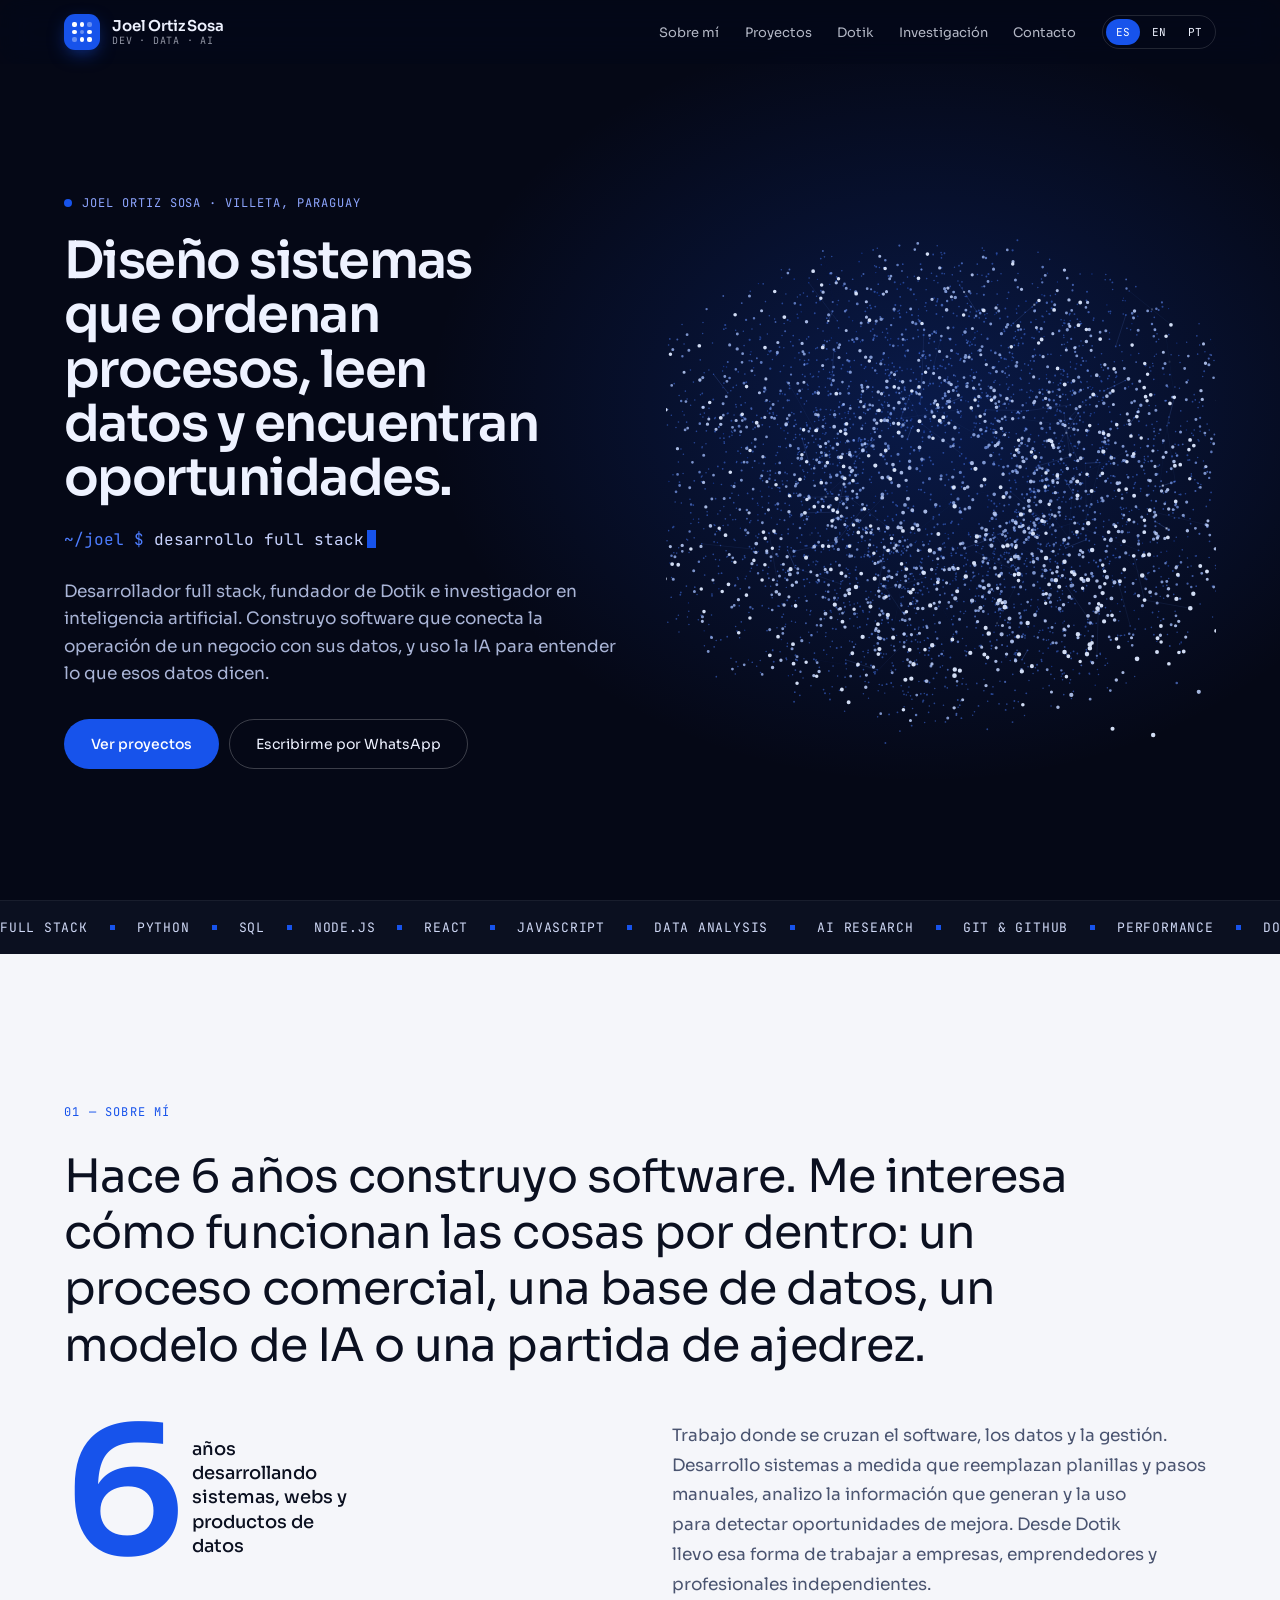
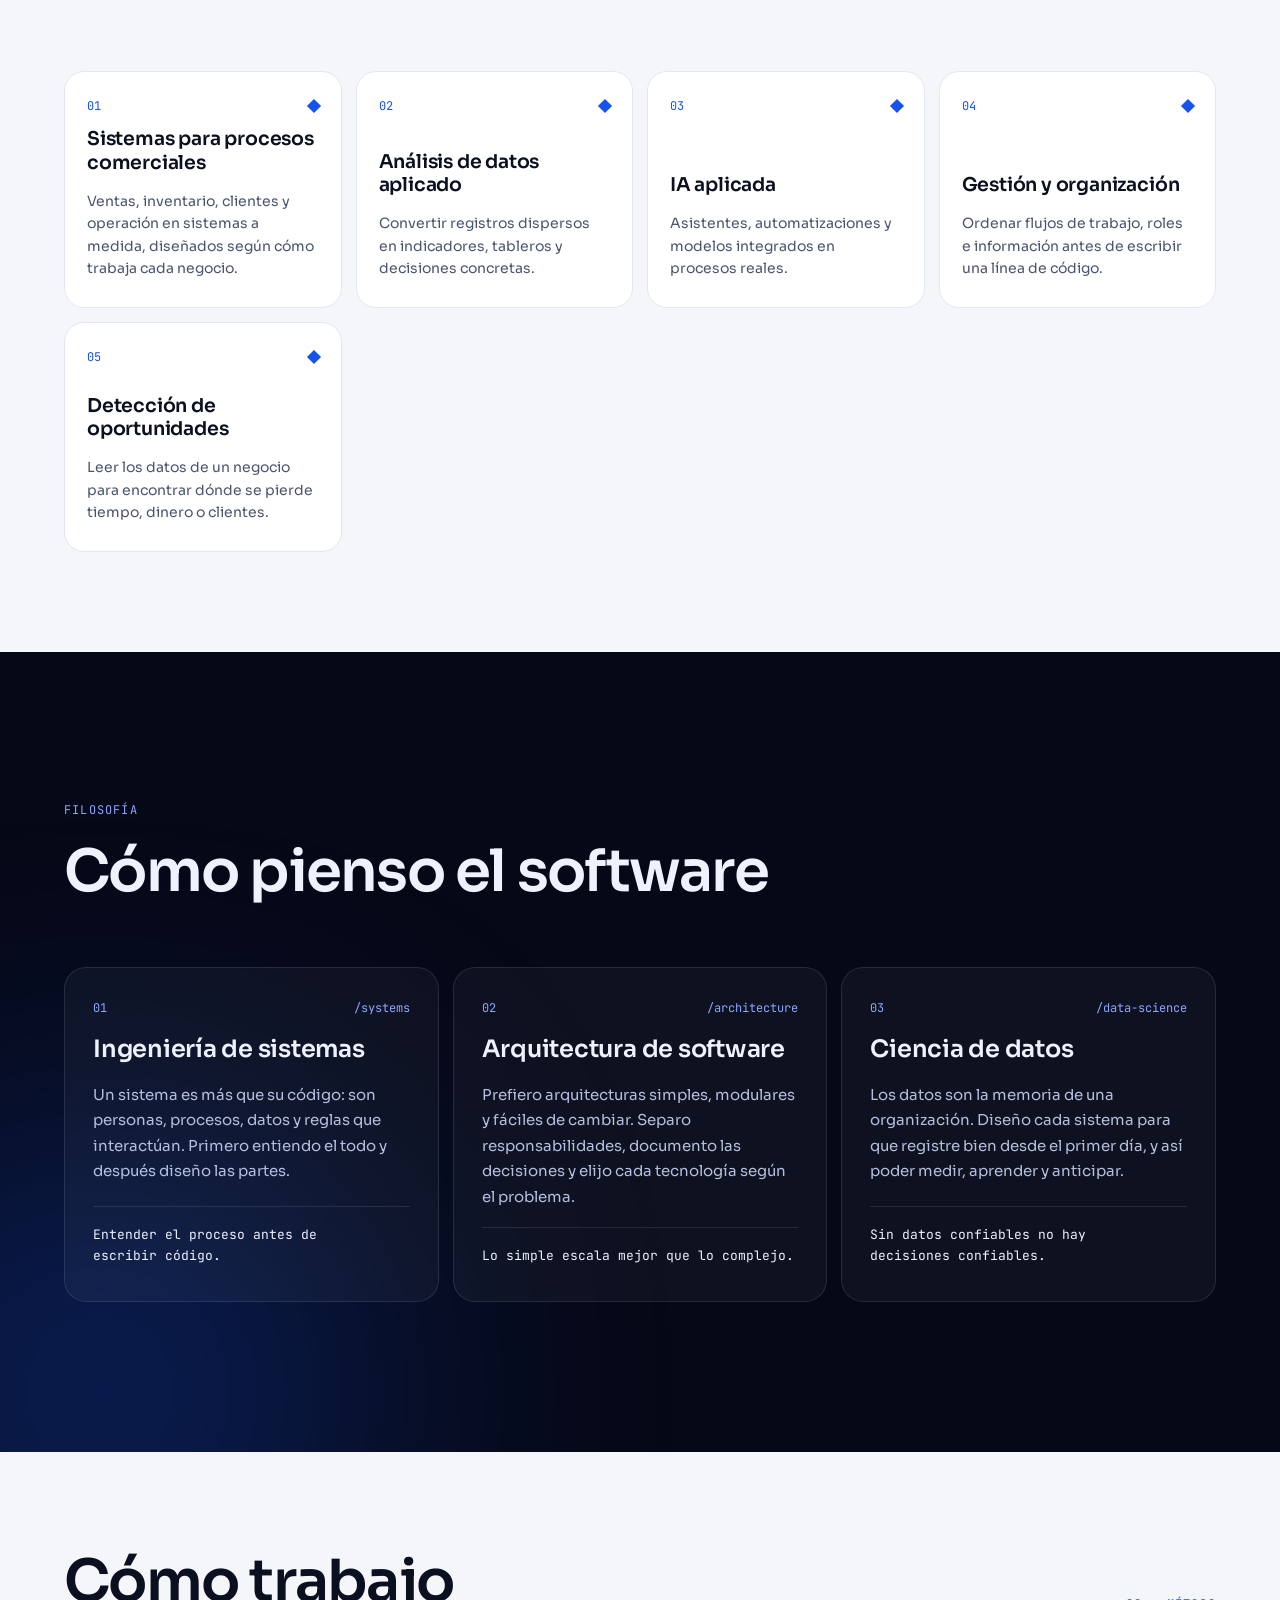
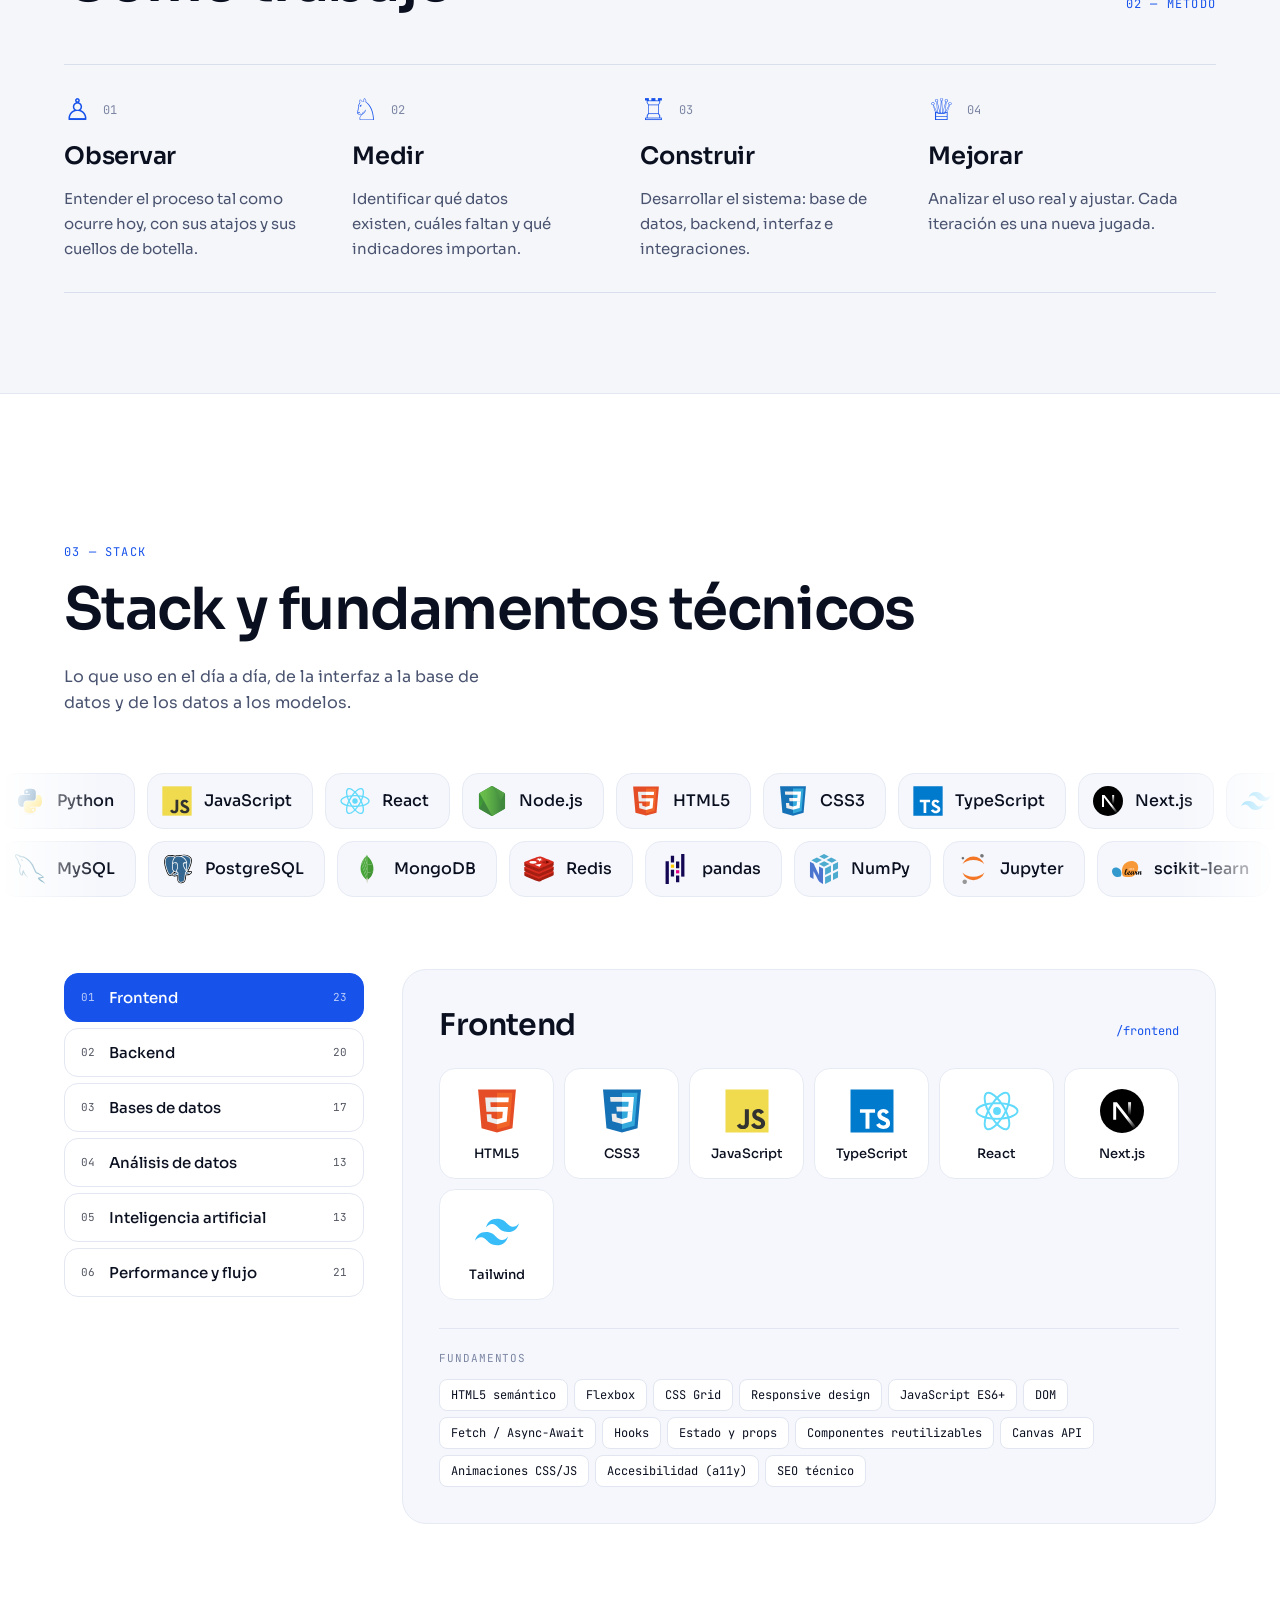
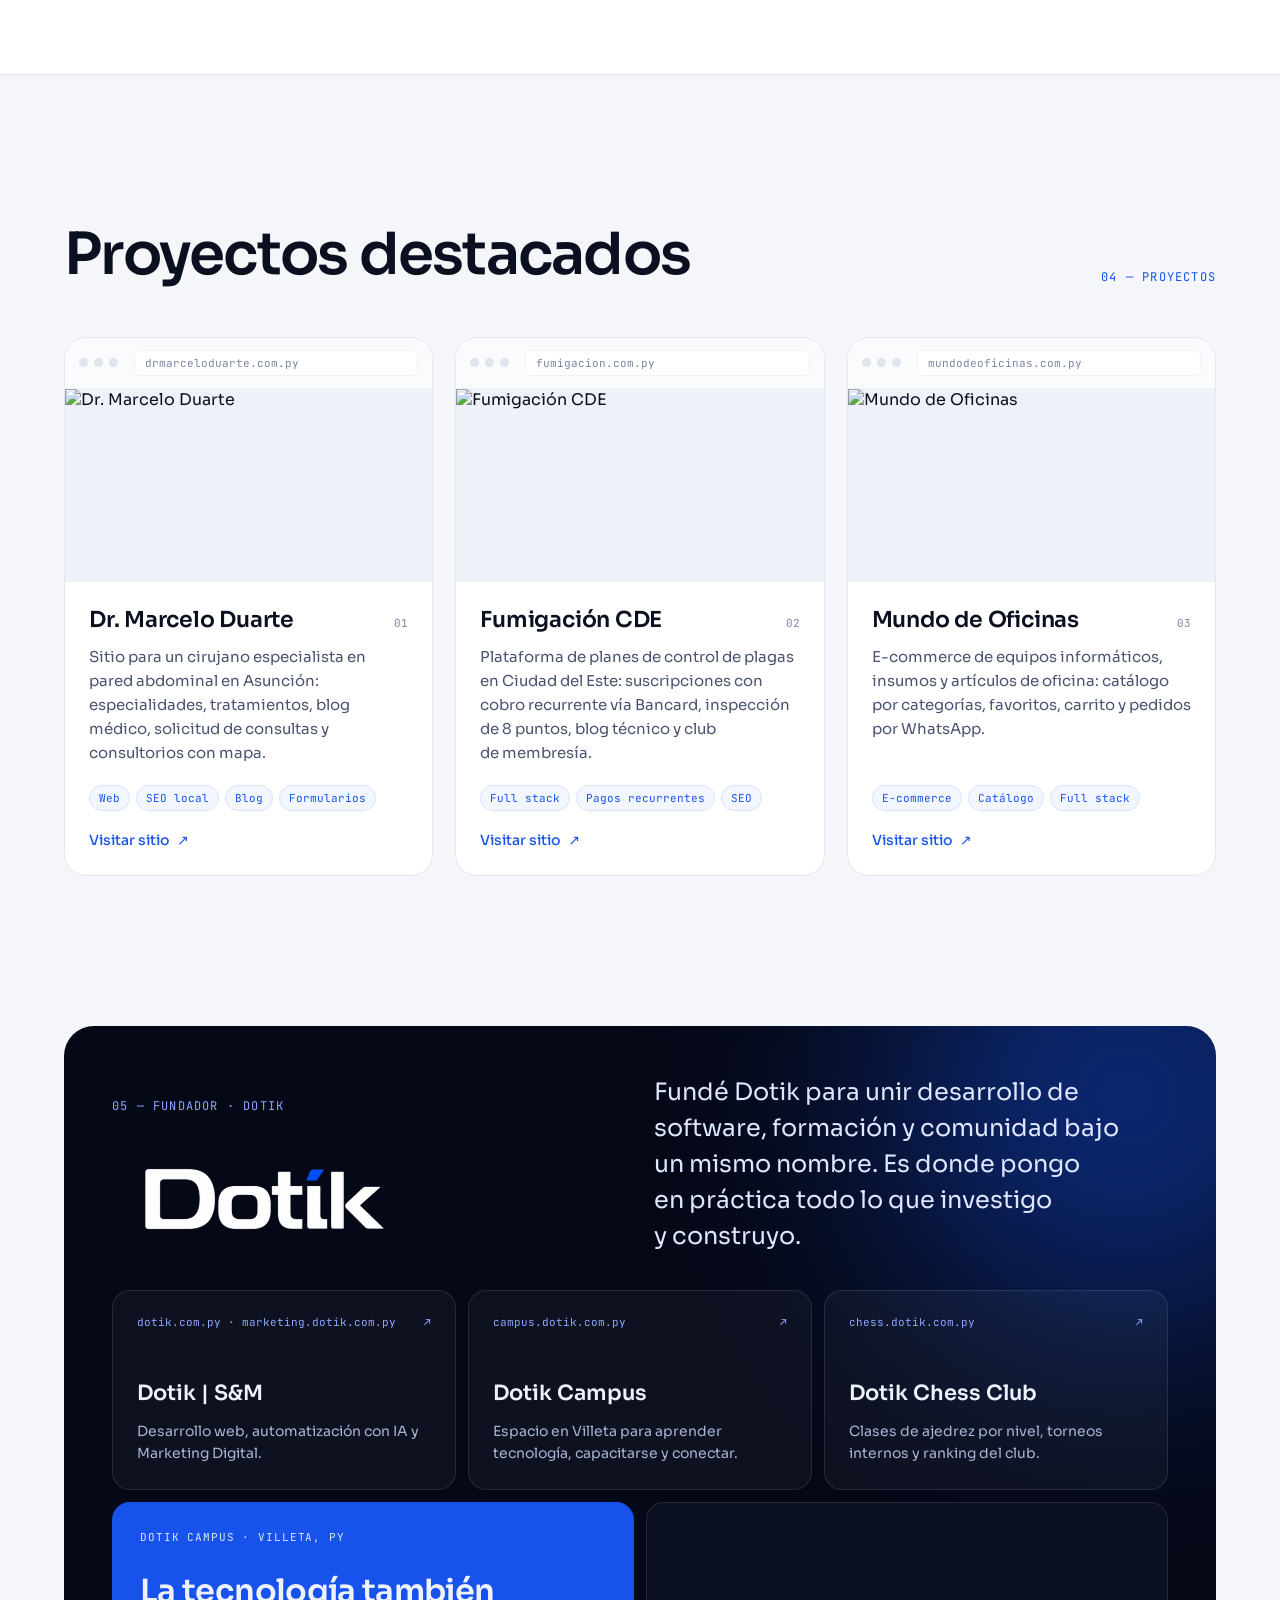
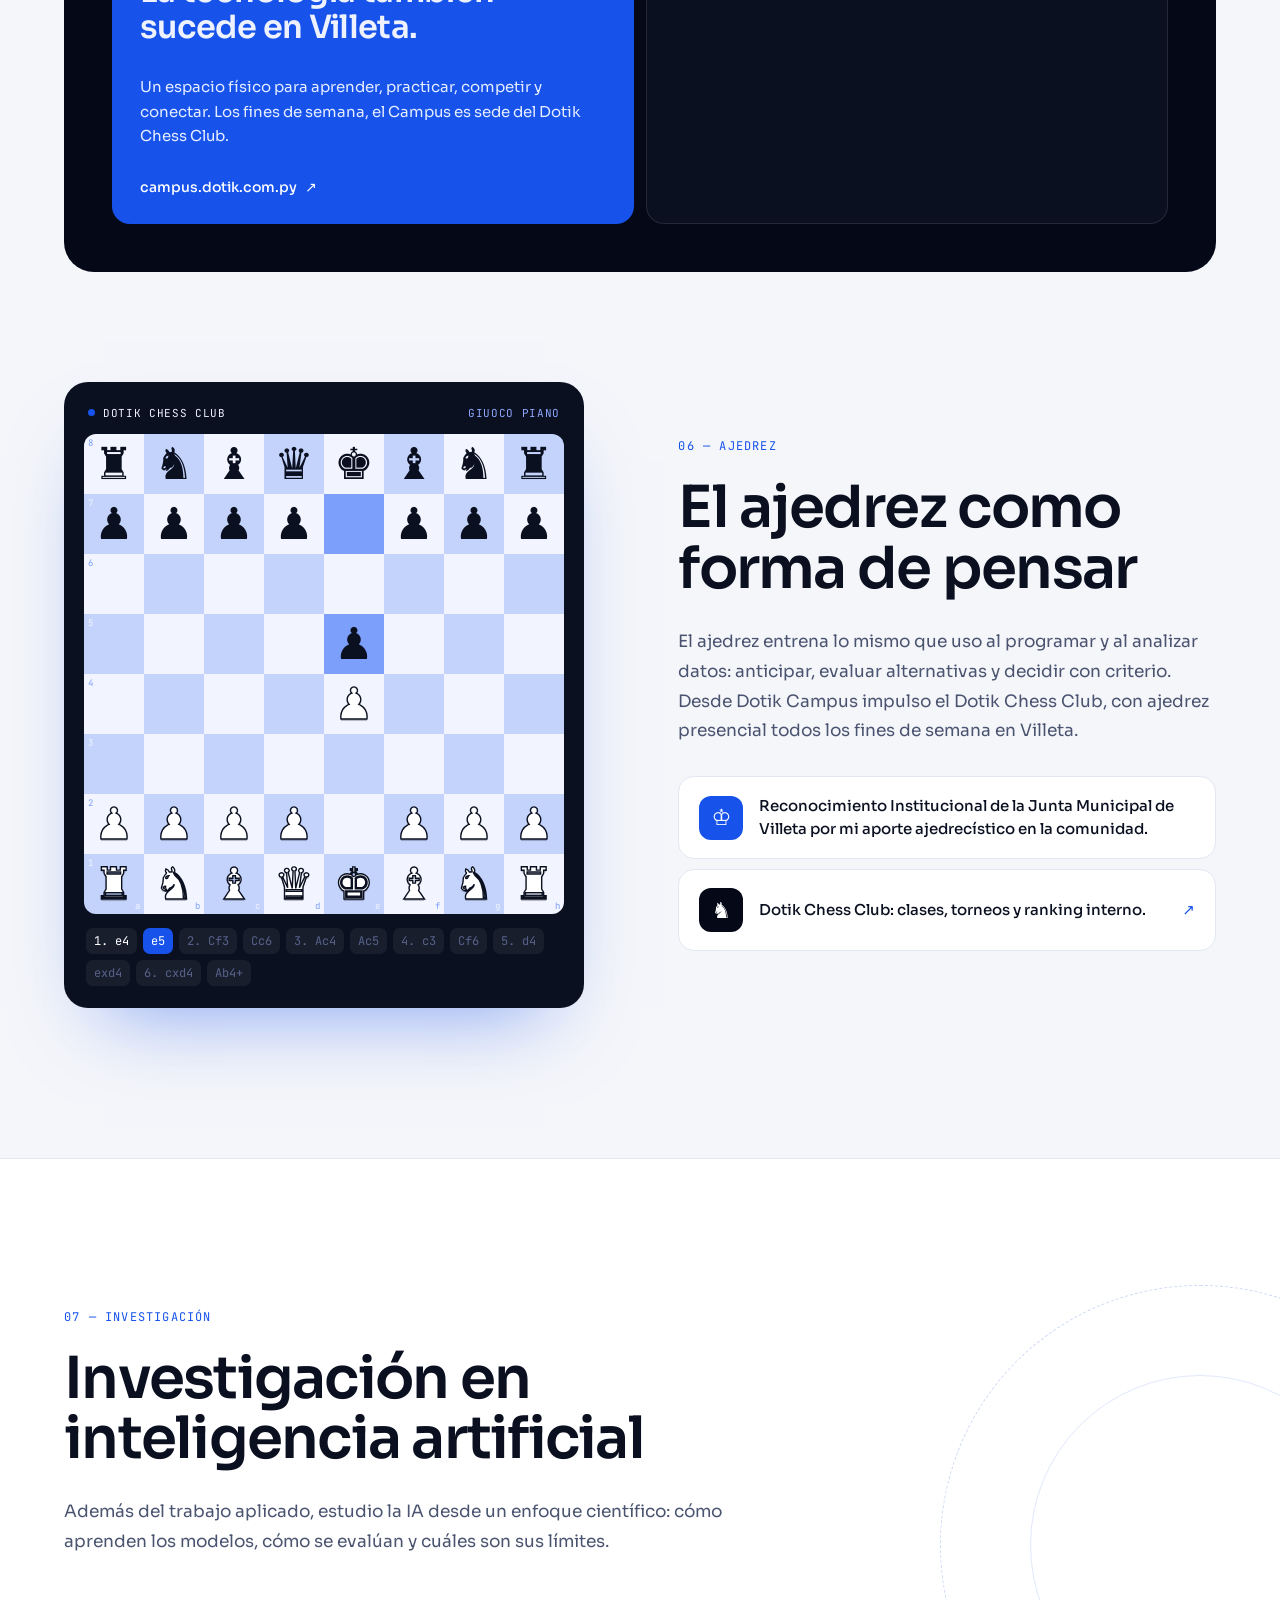
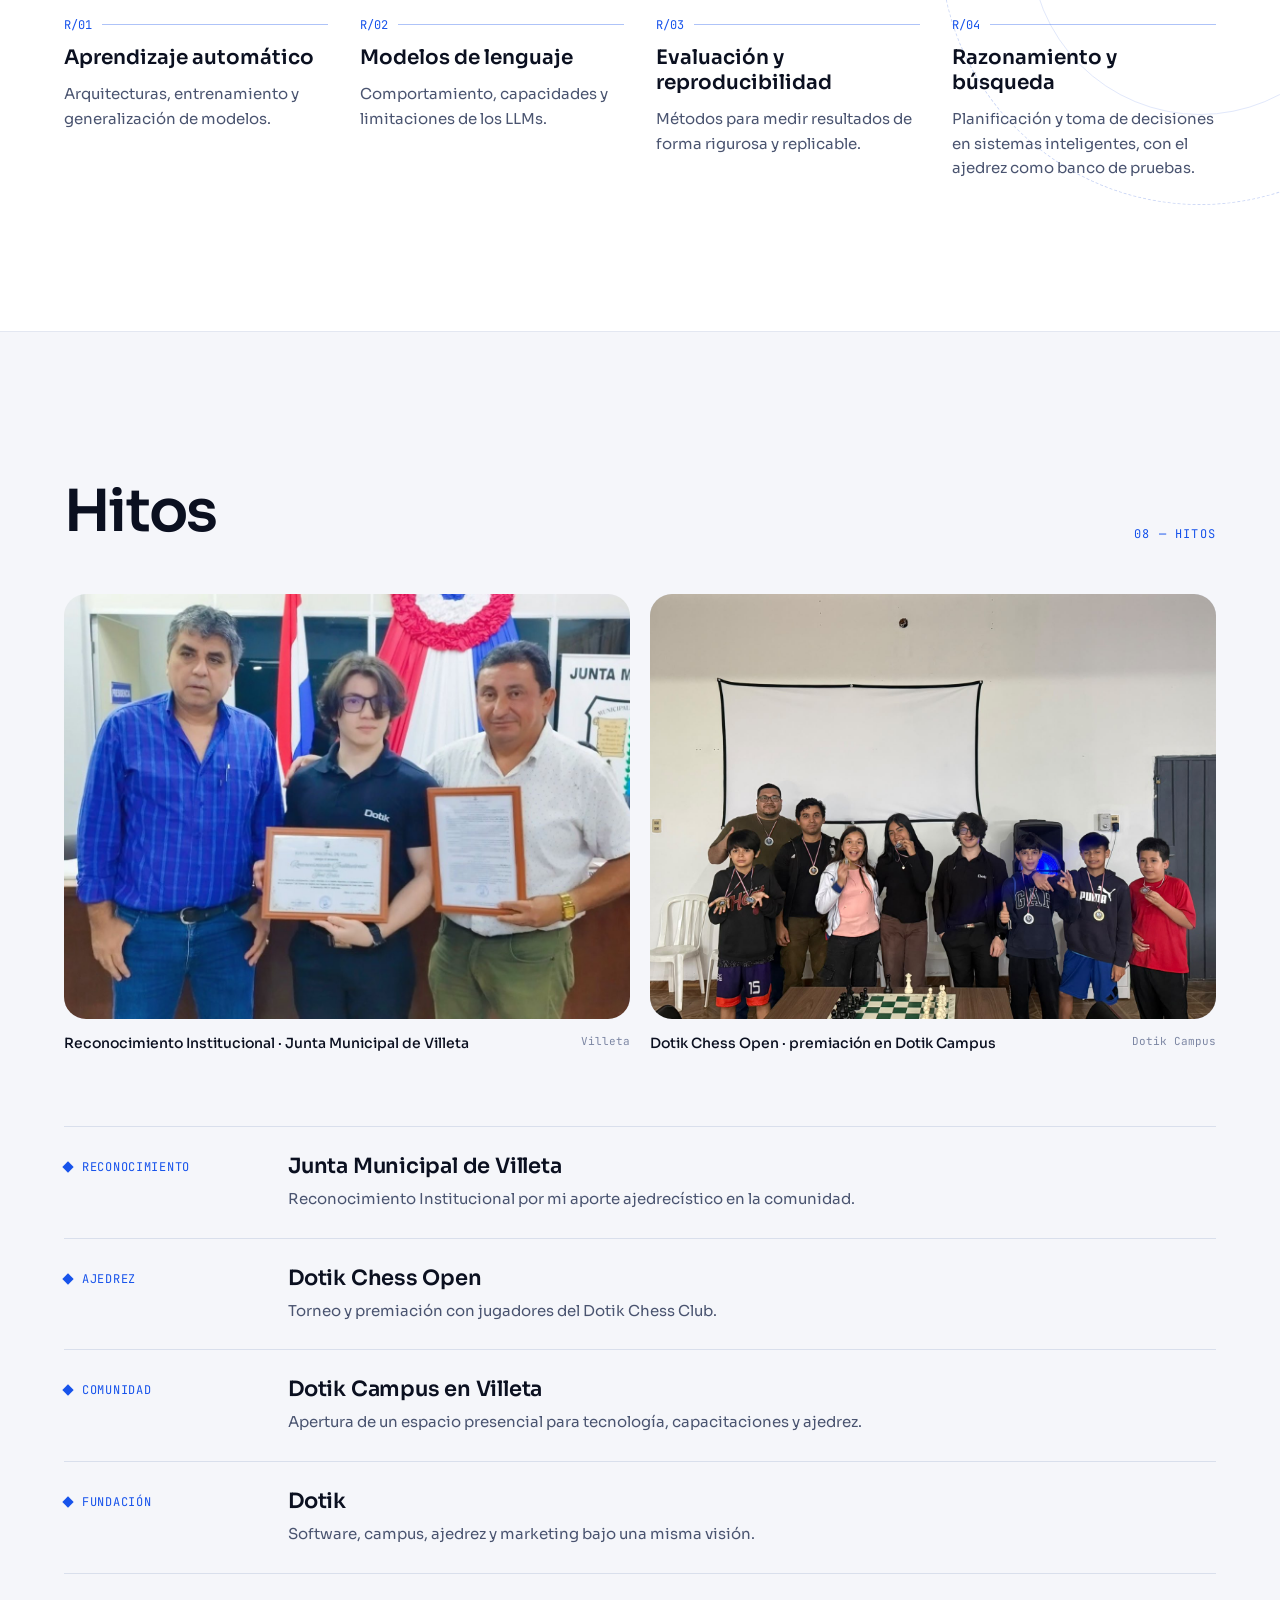
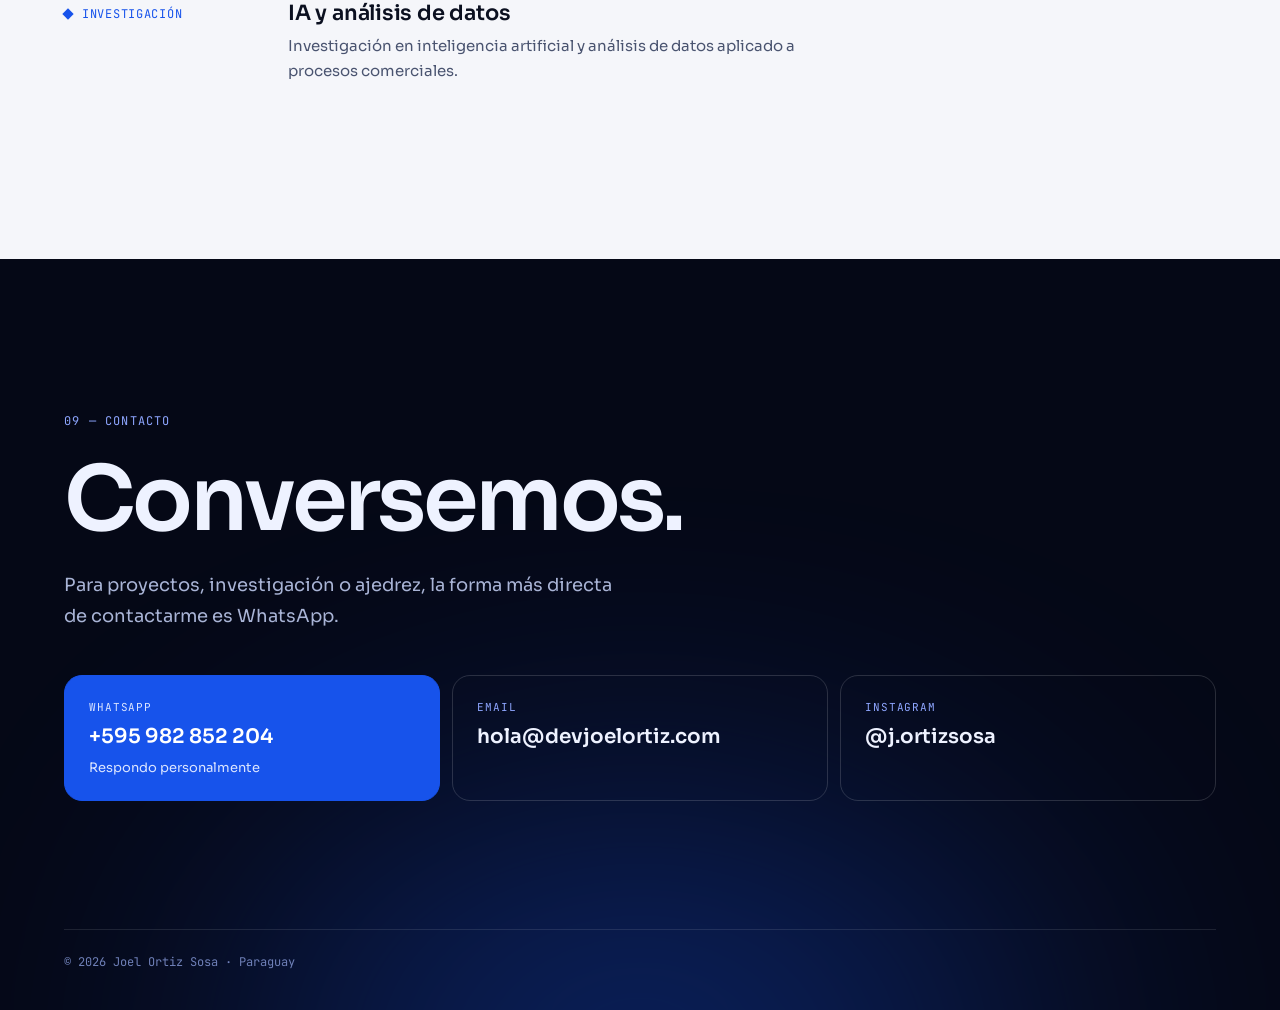
==== commit 22240bd3: "v1.0.1" ====
--- a/index.html
+++ b/index.html
@@ -3,6 +3,15 @@
 <head>
 <meta charset="utf-8">
 <meta name="viewport" content="width=device-width, initial-scale=1, viewport-fit=cover">
+<!-- Google tag (gtag.js) -->
+<script async src="https://www.googletagmanager.com/gtag/js?id=G-S8BKNEDD6F"></script>
+<script>
+  window.dataLayer = window.dataLayer || [];
+  function gtag(){dataLayer.push(arguments);}
+  gtag('js', new Date());
+
+  gtag('config', 'G-S8BKNEDD6F');
+</script>
 <title>Joel Ortiz Sosa · Desarrollador full stack y fundador de Dotik</title>
 <meta name="description" content="Joel Ortiz Sosa es desarrollador full stack, fundador de Dotik e investigador en IA en Villeta, Paraguay. Sistemas a medida, análisis de datos y ajedrez.">
 <meta name="author" content="Joel Ortiz Sosa">
